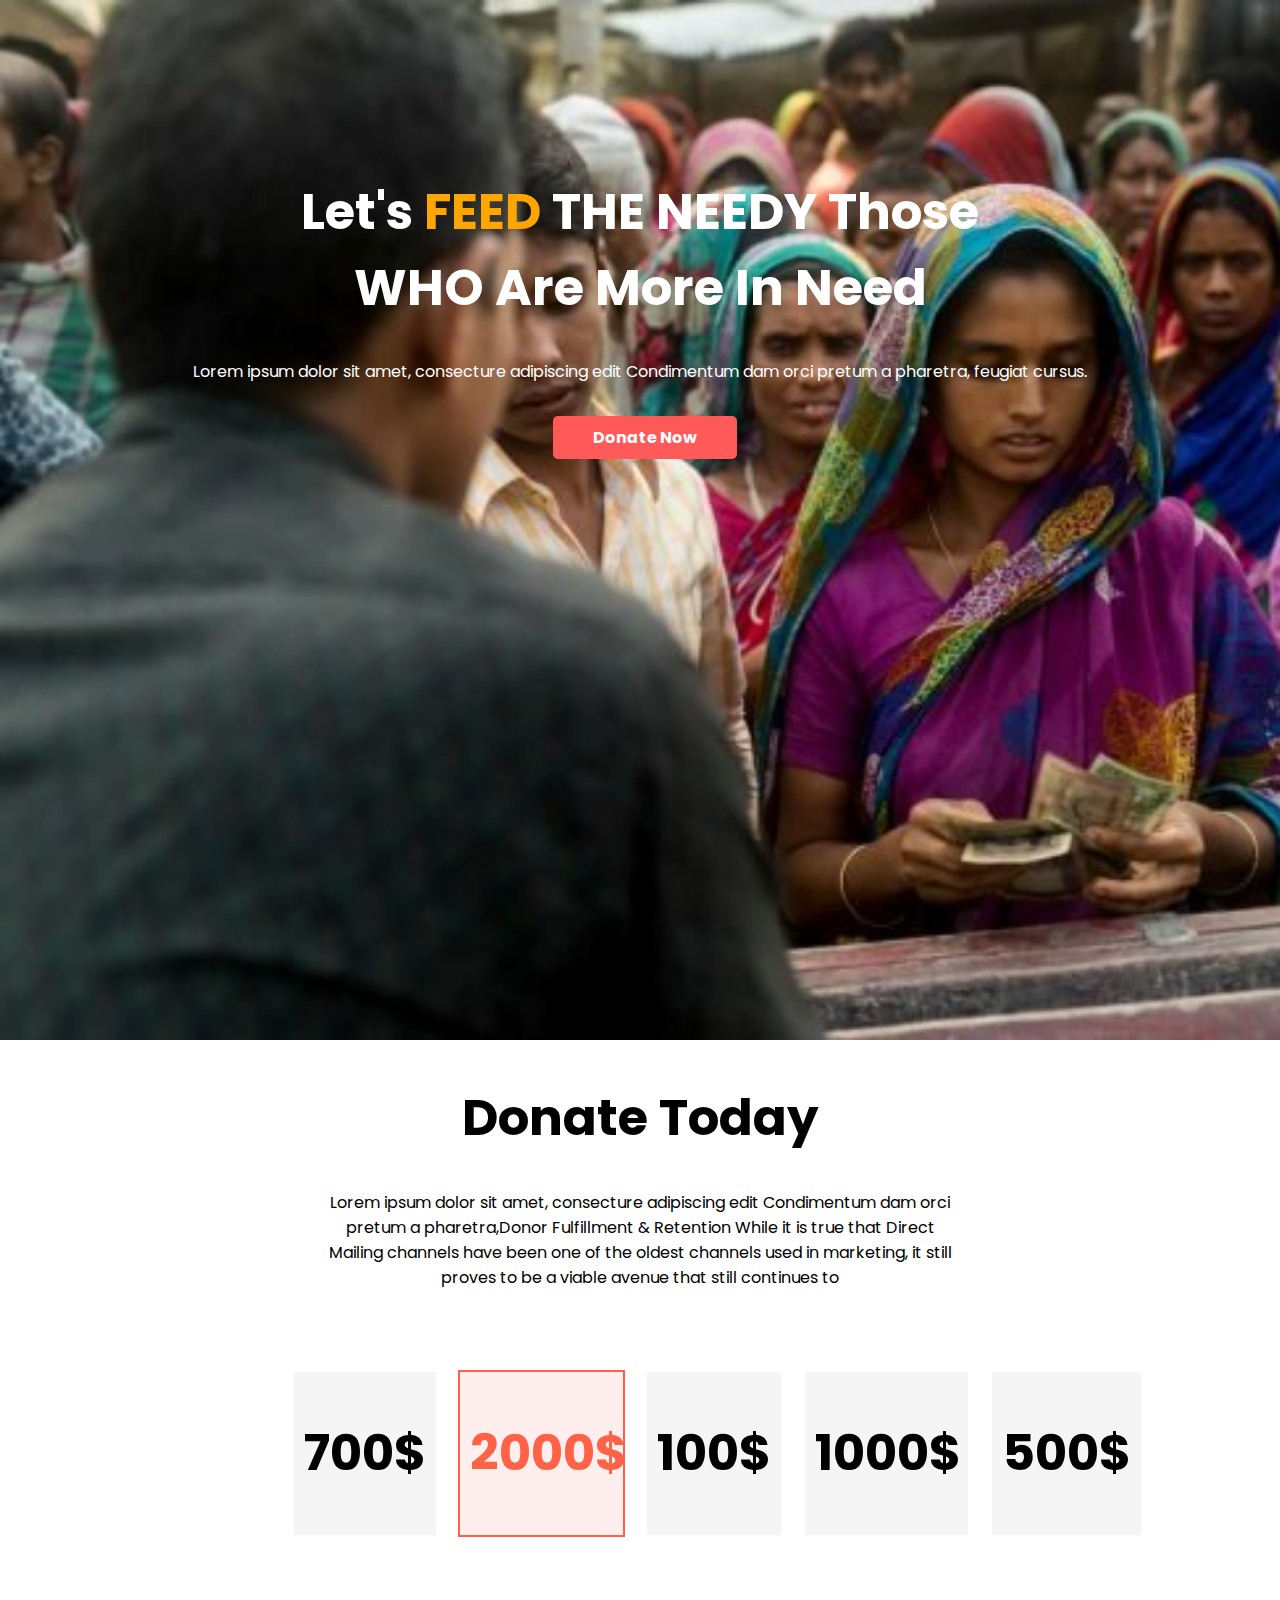
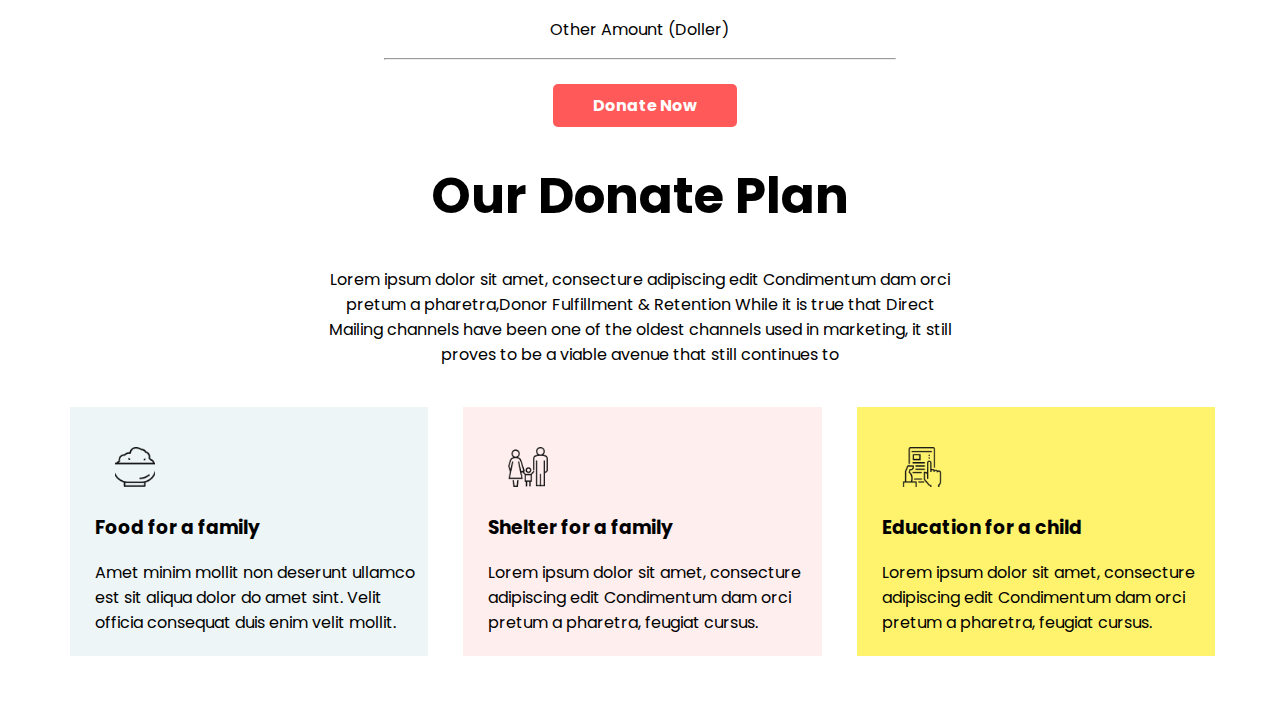
==== index.html @ 06b43378 "clor" ====
<!DOCTYPE html>
<html lang="en">

<head>
    <meta charset="UTF-8">
    <meta http-equiv="X-UA-Compatible" content="IE=edge">
    <meta name="viewport" content="width=device-width, initial-scale=1.0">
    <title>Document</title>
    <link rel="preconnect" href="https://fonts.googleapis.com">
    <link rel="preconnect" href="https://fonts.gstatic.com" crossorigin>
    <link href="https://fonts.googleapis.com/css2?family=Poppins&display=swap" rel="stylesheet">
    <link rel="stylesheet" href="style.css">
</head>

<body>
    <section>
        <div id="flexibale-continer-se">
            <h1>Let's <span class="orange-color">FEED</span> THE NEEDY Those <br> WHO Are More In Need</h1>
            <p>Lorem ipsum dolor sit amet, consecture adipiscing edit Condimentum dam orci pretum a pharetra, feugiat
                cursus. </p><br>
            <a class="link-button" target="_blank" href="">Donate Now</a>
        </div>
    </section>
    <section>
        <div class="Donate-t ">
            <h1>Donate Today</h1>
            <p>Lorem ipsum dolor sit amet, consecture adipiscing edit Condimentum dam orci pretum a pharetra,Donor
                Fulfillment & Retention
                While it is true that Direct Mailing channels have been one of the oldest channels used in marketing, it
                still proves to be a viable avenue that still continues to
            </p>
        </div>
        <div class="donate-amount">
            <div class="amount">
                <h1>700$</h1>

            </div>
            <div class=" amount-mark">
                <h1>2000$</h1>

            </div>
            <div class="amount">
                <h1>100$</h1>

            </div>
            <div class="amount">
                <h1>1000$</h1>

            </div>
            <div class="amount">
                <h1>500$</h1>

            </div>
        </div>
    </section>
    <div class="donate-other">
        <p>Other Amount (Doller)</p>
        <hr><br>
        <a class="link-button" target="_blank" href="">Donate Now</a>
    </div>
    <section>
        <div class="Donate-t ">
            <h1>Our Donate Plan</h1>
            <p>Lorem ipsum dolor sit amet, consecture adipiscing edit Condimentum dam orci pretum a pharetra,Donor
                Fulfillment & Retention
                While it is true that Direct Mailing channels have been one of the oldest channels used in marketing, it
                still proves to be a viable avenue that still continues to
            </p>
        </div>
        <div class="donate-plan">
            <div class="donate-plan-width1">
                <img class="donate-icon-image" src="icons/food.png" alt="">
                <h3>Food for a family</h3>
                <p>Amet minim mollit non deserunt
                    ullamco est sit aliqua dolor do amet
                    sint. Velit officia consequat duis enim
                    velit mollit.</p>

            </div>

            <div class="donate-plan-width2">
                <img class="donate-icon-image" src="icons/shelter.png">
                <h3>Shelter for a family</h3>
                <p>Lorem ipsum dolor sit amet, consecture adipiscing edit Condimentum dam orci pretum a pharetra,
                    feugiat
                    cursus.</p>

            </div>
            <div class="donate-plan-width3">
                <img class="donate-icon-image" src="icons/Frame-1.png" alt="">
                <h3>Education for a child</h3>
                <p>Lorem ipsum dolor sit amet, consecture adipiscing edit Condimentum dam orci pretum a pharetra,
                    feugiat
                    cursus.</p>

            </div>
        </div>
    </section>
</body>

</html>
---- style.css ----
body {
    font-family: 'Poppins', sans-serif;
    margin: 0px;
}

h1 {
    font-size: 50px;
}

.orange-color {
    color: tomato;
}

#flexibale-continer-se {
    background-image: url(images/donation1.jpg);
    background-size: cover;
    background-repeat: no-repeat;
    width: 100%;
    margin-bottom: 40px;
    text-align: center;
    color: white;
    height: 900px;
    padding-top: 140px;
    image-resolution: auto;

}

.orange-color {
    color: orange;
}

.link-button {
    text-decoration: none;
    background-color: #FF5959;
    padding: 10px 40px;
    color: white;
    border-radius: 5px;
    font-weight: 700;
    text-align: center;
    margin-left: 10px;
}

.Donate-t {
    text-align: center;
    padding: 0% 25%;
    margin-bottom: 40px;
}

.amount {
    width: 20%;
    margin: 40px 10px;
    padding: 10px;
    border: 2px solid white;
    background-color: whitesmoke;
}

.amount-mark {
    width: 20%;
    margin: 40px 10px;
    padding: 10px;
    border: 2px solid tomato;
    background-color: #FFEEEE;
    color: tomato;
}

.donate-amount {
    display: flex;
    border-radius: 15px;
    margin-bottom: 40px;
    text-align: center;
    margin-left: 22%;
    margin-right: 22%;
}

.donate-other {
    text-align: center;
    margin: 0px 30% 40px 30%;
}

.donate-plan {
    display: flex;
    margin: 10px 50px;
    margin-bottom: 40px;
}

.donate-plan-width1 {
    width: 33%;
    background-color: #EDF5F6;
    margin: 0px 10px;
    margin: 0px 15px 5px 20px;
    padding: 0px 10px 5px 25px;
}

.donate-plan-width2 {
    width: 33%;
    margin: 0px 10px;
    background-color: #ffeeee;
    margin: 0px 15px 5px 20px;
    padding: 0px 10px 5px 25px;
}

.donate-plan-width3 {
    width: 33%;
    margin: 0px 10px;
    background-color: #fff36d;
    margin: 0px 15px 5px 20px;
    padding: 0px 10px 5px 25px;
}

.donate-icon-image {
    width: 40px;
    height: 40px;
    object-fit: cover;
    padding: 40px 0px 0px 20px;
}
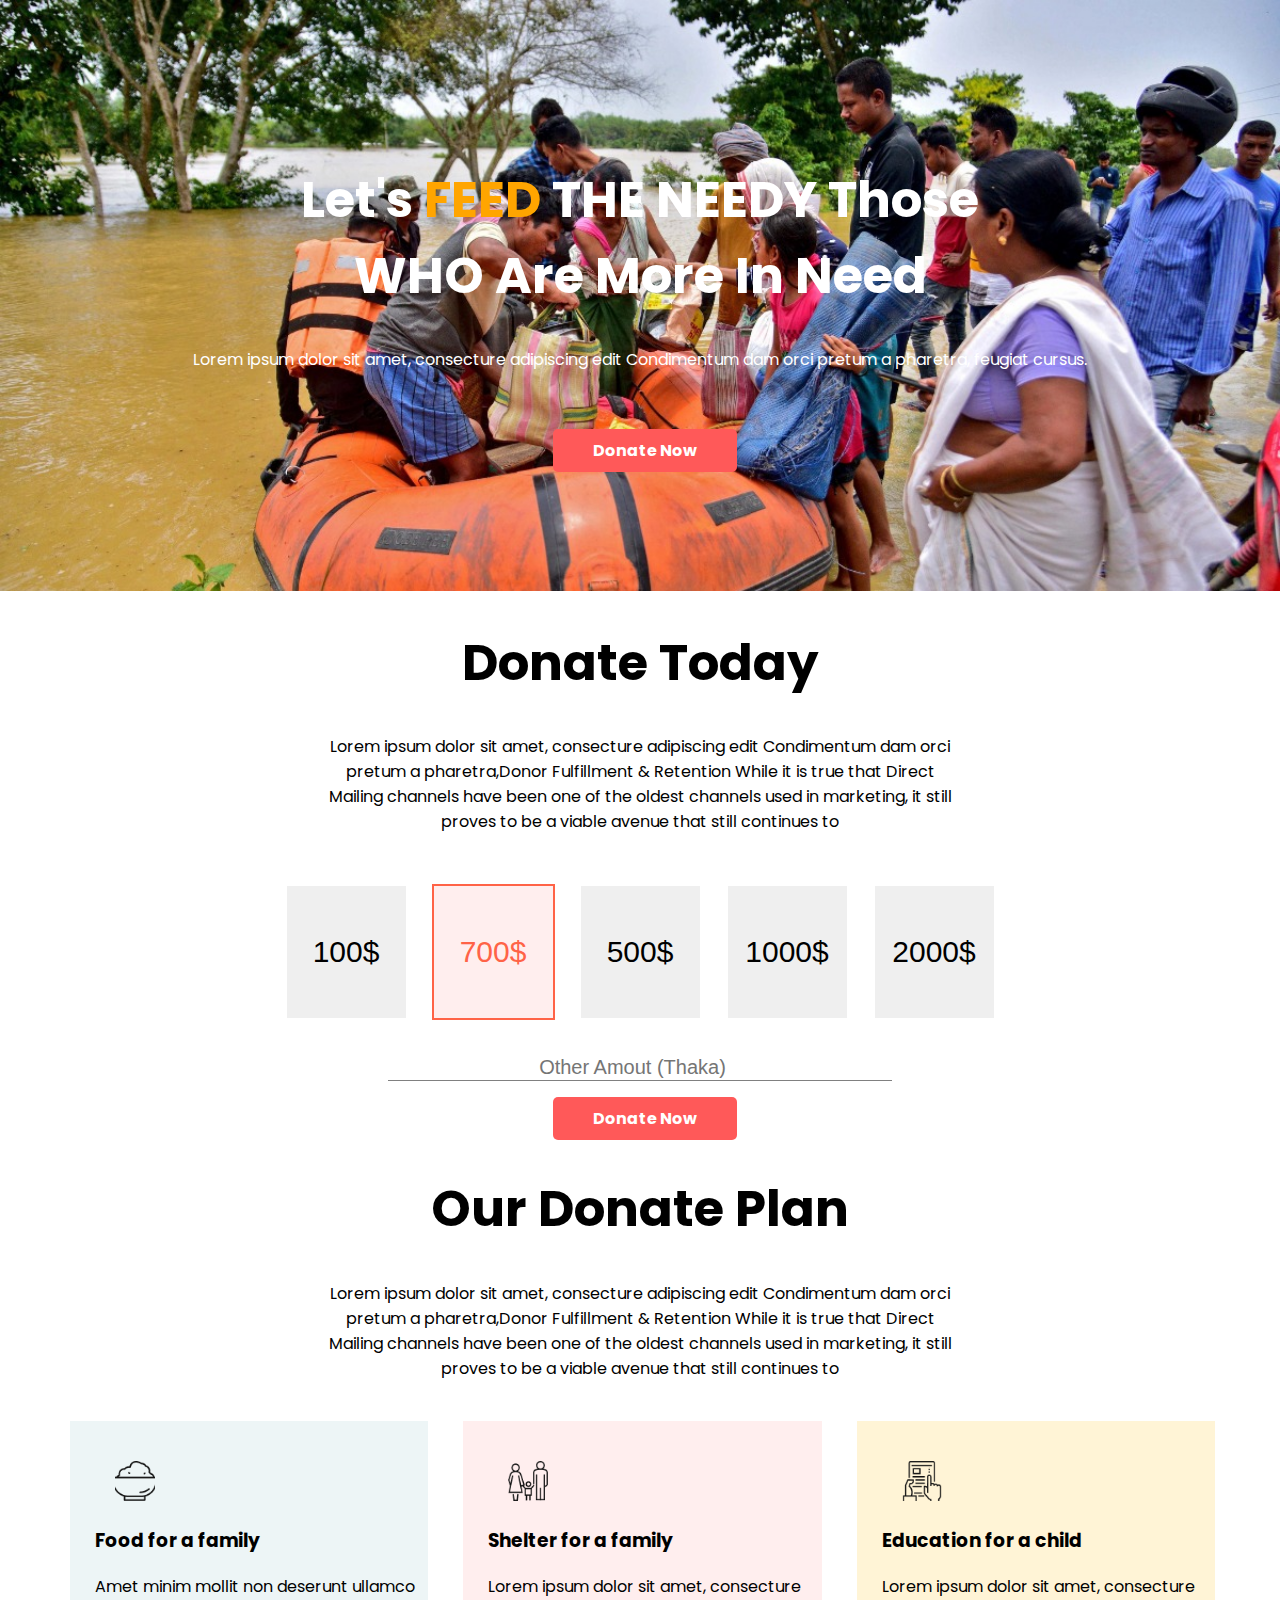
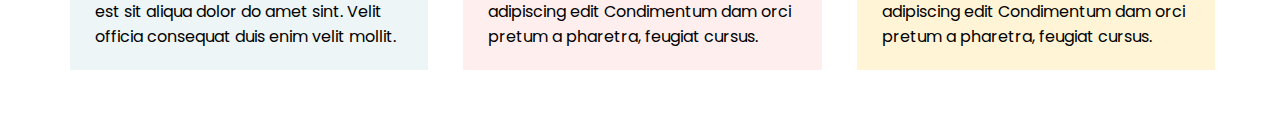
==== commit 31cbee20: "adding" ====
--- a/index.html
+++ b/index.html
@@ -13,11 +13,11 @@
 </head>
 
 <body>
-    <section>
+    <section id="header">
         <div id="flexibale-continer-se">
             <h1>Let's <span class="orange-color">FEED</span> THE NEEDY Those <br> WHO Are More In Need</h1>
             <p>Lorem ipsum dolor sit amet, consecture adipiscing edit Condimentum dam orci pretum a pharetra, feugiat
-                cursus. </p><br>
+                cursus. </p><br><br>
             <a class="link-button" target="_blank" href="">Donate Now</a>
         </div>
     </section>
@@ -31,31 +31,15 @@
             </p>
         </div>
         <div class="donate-amount">
-            <div class="amount">
-                <h1>700$</h1>
-
-            </div>
-            <div class=" amount-mark">
-                <h1>2000$</h1>
-
-            </div>
-            <div class="amount">
-                <h1>100$</h1>
-
-            </div>
-            <div class="amount">
-                <h1>1000$</h1>
-
-            </div>
-            <div class="amount">
-                <h1>500$</h1>
-
-            </div>
+            <button class="amount">100$</button>
+            <button class="amount-mark">700$</button>
+            <button class="amount">500$</button>
+            <button class="amount">1000$</button>
+            <button class="amount">2000$</button>
         </div>
-    </section>
+    </section><br>
     <div class="donate-other">
-        <p>Other Amount (Doller)</p>
-        <hr><br>
+        <input class="donate-number" type="number" placeholder="Other Amout (Thaka)"><br><br>
         <a class="link-button" target="_blank" href="">Donate Now</a>
     </div>
     <section>
@@ -96,6 +80,9 @@
             </div>
         </div>
     </section>
+    <section>
+
+    </section>
 </body>
 
 </html>--- a/style.css
+++ b/style.css
@@ -11,17 +11,16 @@
     color: tomato;
 }
 
-#flexibale-continer-se {
-    background-image: url(images/donation1.jpg);
+#header {
+    background-image: url(images/donation5.jpg);
     background-size: cover;
     background-repeat: no-repeat;
-    width: 100%;
-    margin-bottom: 40px;
+}
+
+#flexibale-continer-se {
     text-align: center;
     color: white;
-    height: 900px;
-    padding-top: 140px;
-    image-resolution: auto;
+    padding: 10%;
 
 }
 
@@ -47,29 +46,35 @@
 }
 
 .amount {
-    width: 20%;
-    margin: 40px 10px;
-    padding: 10px;
+    width: 123px;
+    height: 136px;
+    margin: 10px;
     border: 2px solid white;
-    background-color: whitesmoke;
+    font-size: 30px;
+
 }
 
 .amount-mark {
-    width: 20%;
-    margin: 40px 10px;
+    width: 123px;
+    height: 136px;
+    margin: 10px;
     padding: 10px;
     border: 2px solid tomato;
     background-color: #FFEEEE;
     color: tomato;
+    font-size: 30px;
 }
 
 .donate-amount {
-    display: flex;
-    border-radius: 15px;
-    margin-bottom: 40px;
     text-align: center;
-    margin-left: 22%;
-    margin-right: 22%;
+}
+
+.donate-number {
+    width: 500px;
+    border: 0;
+    border-bottom: 1px solid gray;
+    text-align: center;
+    font-size: 20px;
 }
 
 .donate-other {
@@ -102,7 +107,7 @@
 .donate-plan-width3 {
     width: 33%;
     margin: 0px 10px;
-    background-color: #fff36d;
+    background-color: #FFF4D6;
     margin: 0px 15px 5px 20px;
     padding: 0px 10px 5px 25px;
 }
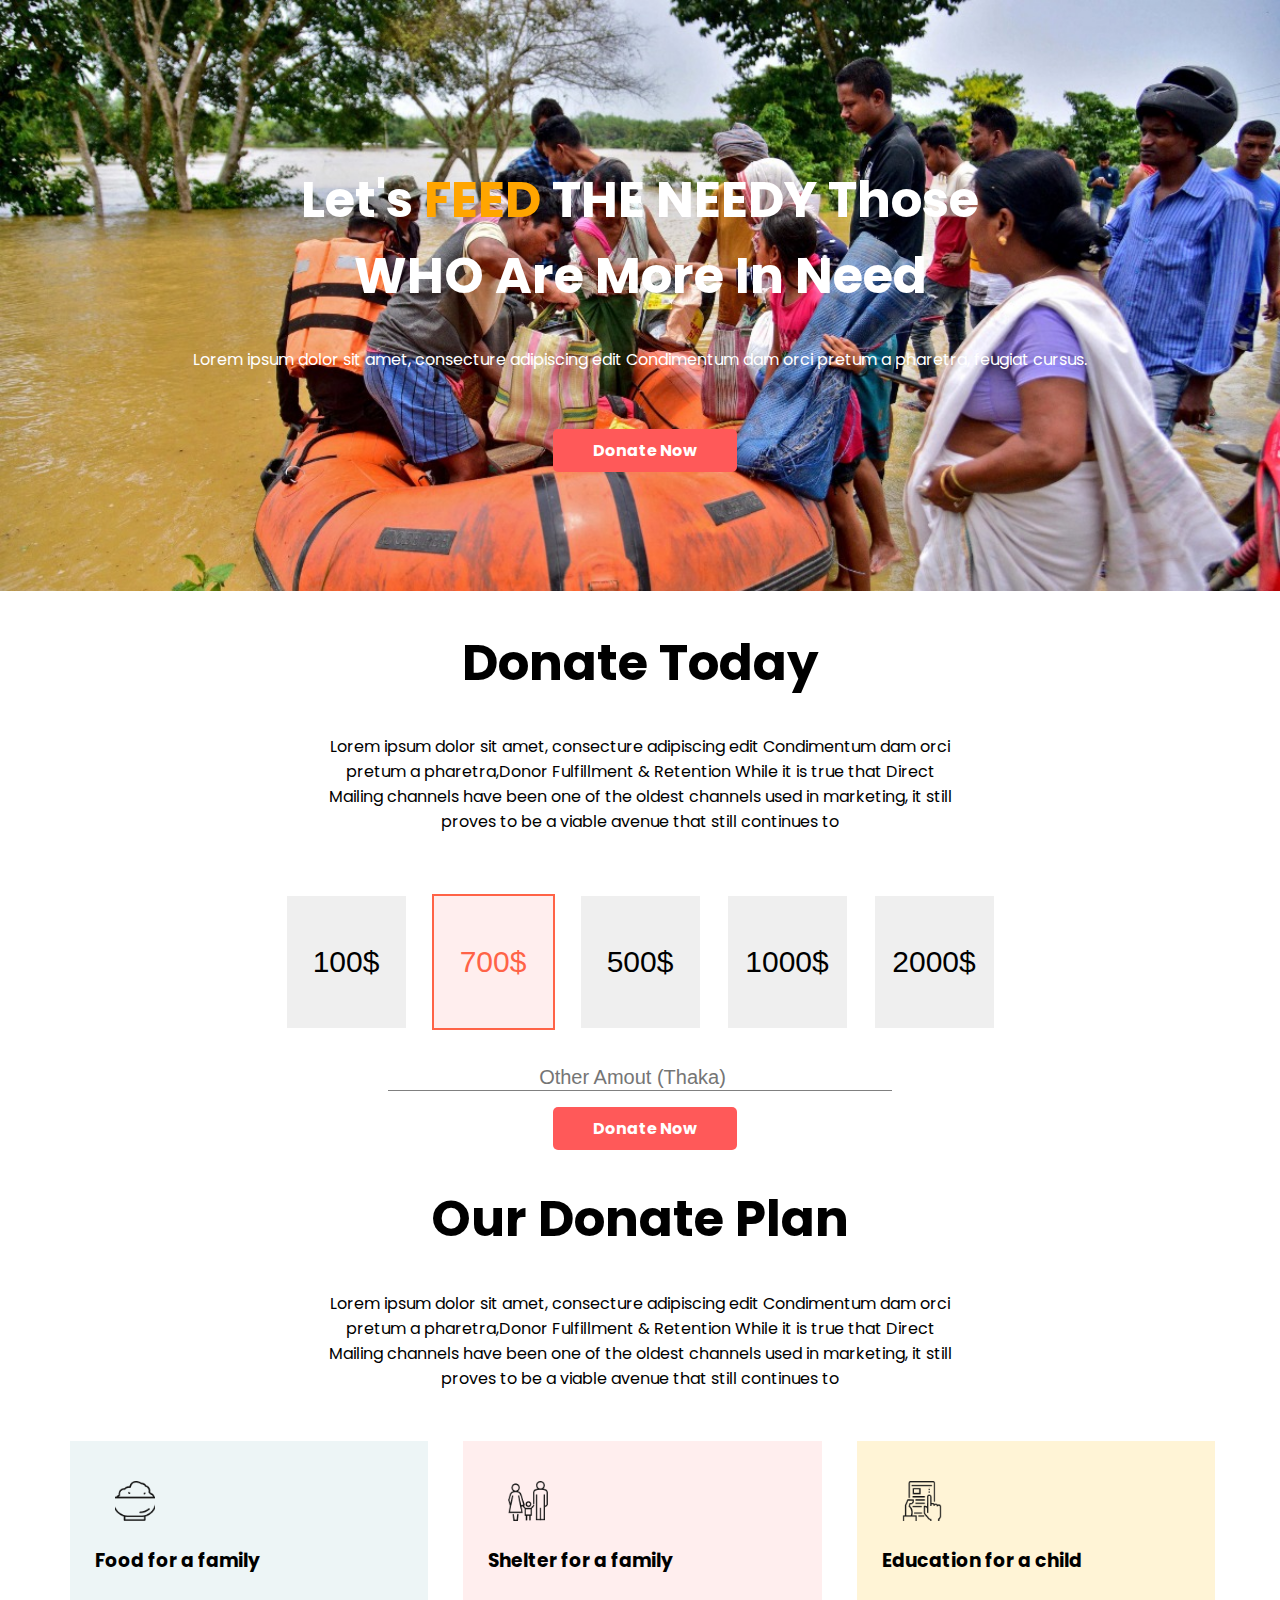
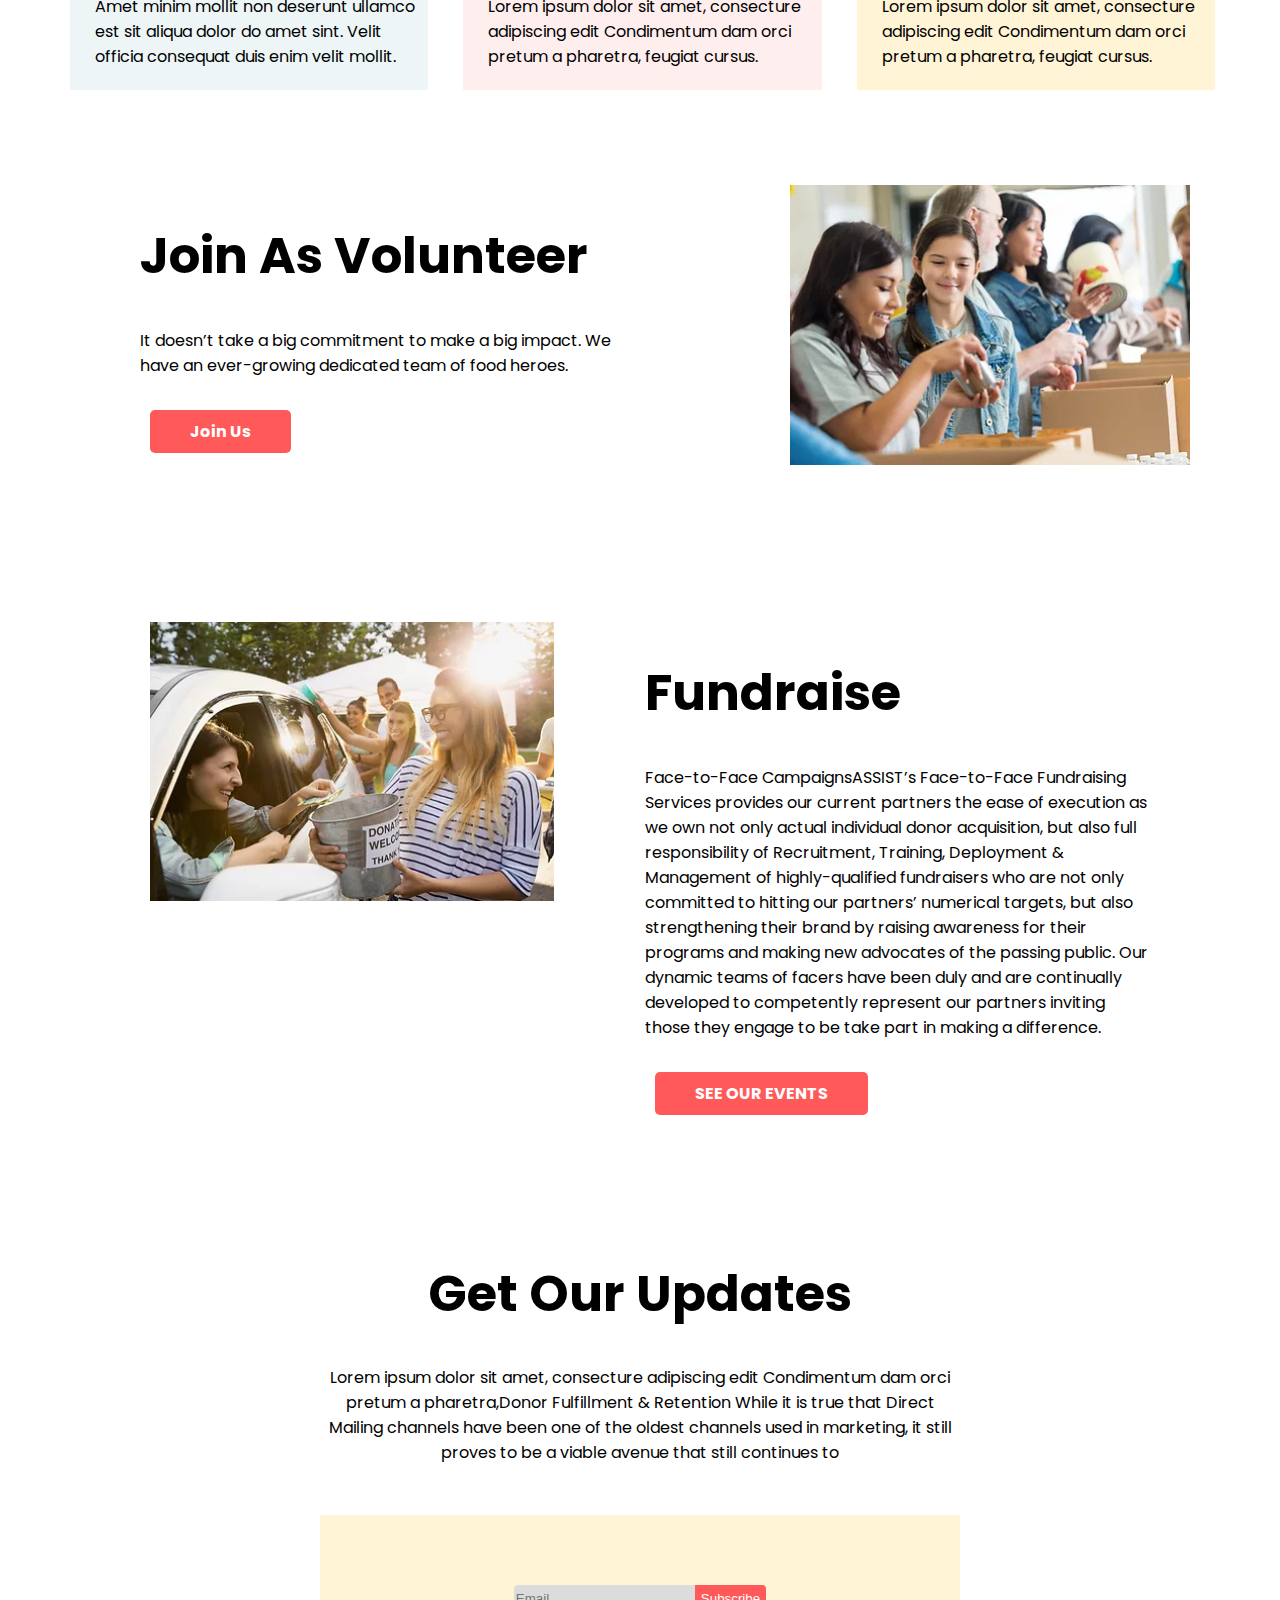
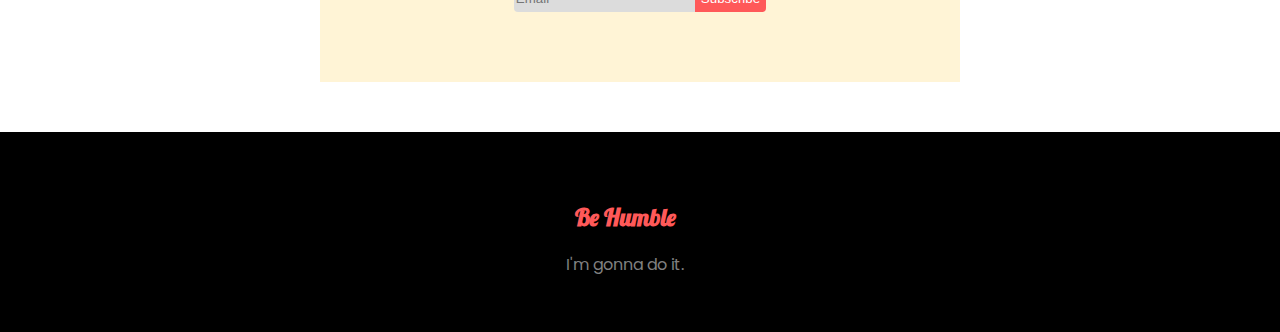
==== commit f42c38c9: "footer" ====
--- a/index.html
+++ b/index.html
@@ -9,6 +9,7 @@
     <link rel="preconnect" href="https://fonts.googleapis.com">
     <link rel="preconnect" href="https://fonts.gstatic.com" crossorigin>
     <link href="https://fonts.googleapis.com/css2?family=Poppins&display=swap" rel="stylesheet">
+    <link href="https://fonts.googleapis.com/css2?family=Lobster&family=Poppins&display=swap" rel="stylesheet">
     <link rel="stylesheet" href="style.css">
 </head>
 
@@ -80,9 +81,54 @@
             </div>
         </div>
     </section>
+    <section class="flexibale-continer">
+        <div class="half-width">
+            <h1>Join As Volunteer</h1>
+            <p>It doesn’t take a big commitment to make a big impact. We have an ever-growing dedicated team of food
+                heroes.
+            </p><br>
+            <a class="link-button" target="_blank" href="https://www.linkedin.com/in/md-imran-8a52a21a2/">Join Us</a>
+        </div>
+        <div class="half-width">
+            <img src="images/bbd2f5_c84ed67e055440498c8ce23534b8a98f_mv2_d_5760_3840_s_4_2.webp" alt="">
+        </div>
+    </section>
+    <section class="flexibale-continer">
+        <div class="half-width">
+            <img src="images/5ca8a97313144b66bd93da08b0f01151.webp" alt="">
+        </div>
+        <div class="half-width-rt">
+            <h1>Fundraise</h1>
+            <p>Face-to-Face CampaignsASSIST’s Face-to-Face Fundraising Services provides our current partners the ease
+                of execution as we own not only actual individual donor acquisition, but also full responsibility of
+                Recruitment, Training, Deployment & Management of highly-qualified fundraisers who are not only
+                committed to hitting our partners’ numerical targets, but also strengthening their brand by raising
+                awareness for their programs and making new advocates of the passing public. Our dynamic teams of facers
+                have been duly and are continually developed to competently represent our partners inviting those they
+                engage to be take part in making a difference. </p><br>
+            <a class="link-button" target="_blank" href="">SEE OUR EVENTS</a>
+        </div>
+    </section>
     <section>
+        <div class="Donate-t ">
+            <h1>Get Our Updates</h1>
+            <p>Lorem ipsum dolor sit amet, consecture adipiscing edit Condimentum dam orci pretum a pharetra,Donor
+                Fulfillment & Retention
+                While it is true that Direct Mailing channels have been one of the oldest channels used in marketing, it
+                still proves to be a viable avenue that still continues to
+            </p>
+        </div>
+        <div class="email-send">
+            <input type="email" placeholder="Email"><button>Subscribe</button>
+        </div>
+    </section>
+    <footer class="footer">
+        <div>
+            <h2>Be Humble</h2>
+            <p>I'm gonna do it. </p>
+        </div>
 
-    </section>
+    </footer>
 </body>
 
 </html>--- a/style.css
+++ b/style.css
@@ -42,7 +42,7 @@
 .Donate-t {
     text-align: center;
     padding: 0% 25%;
-    margin-bottom: 40px;
+    margin-bottom: 50px;
 }
 
 .amount {
@@ -85,7 +85,7 @@
 .donate-plan {
     display: flex;
     margin: 10px 50px;
-    margin-bottom: 40px;
+    margin-bottom: 90px;
 }
 
 .donate-plan-width1 {
@@ -117,4 +117,72 @@
     height: 40px;
     object-fit: cover;
     padding: 40px 0px 0px 20px;
+}
+
+.half-width {
+    width: 50%;
+    padding-left: 100px;
+    margin-left: 40px;
+}
+
+.half-width-rt {
+    width: 50%;
+    margin-right: 30px;
+    padding-right: 100px;
+}
+
+.half-width img {
+    padding-left: 10px;
+    width: 80%;
+}
+
+.flexibale-continer {
+    display: flex;
+    margin-bottom: 150px;
+}
+
+.email-send {
+    text-align: center;
+    background-color: #FFF4D6;
+    margin: 0 25%;
+    padding: 70px;
+    margin-bottom: 50px;
+}
+
+.email-send input {
+    text-align: left;
+    border: 0;
+    height: 25px;
+    background-color: gainsboro;
+    border-top-left-radius: 4px;
+    border-bottom-left-radius: 4px;
+}
+
+.email-send button {
+    background-color: #FF5959;
+    color: white;
+    border: 0;
+    height: 27px;
+    border-top-right-radius: 4px;
+    border-bottom-right-radius: 4px;
+}
+
+.footer {
+
+    margin-top: 40px;
+    text-align: center;
+    height: 200px;
+    background-color: black;
+
+}
+
+footer div {
+    padding-top: 50px;
+    padding-right: 30px;
+    color: gray;
+}
+
+footer h2 {
+    color: #FF5959;
+    font-family: lobster;
 }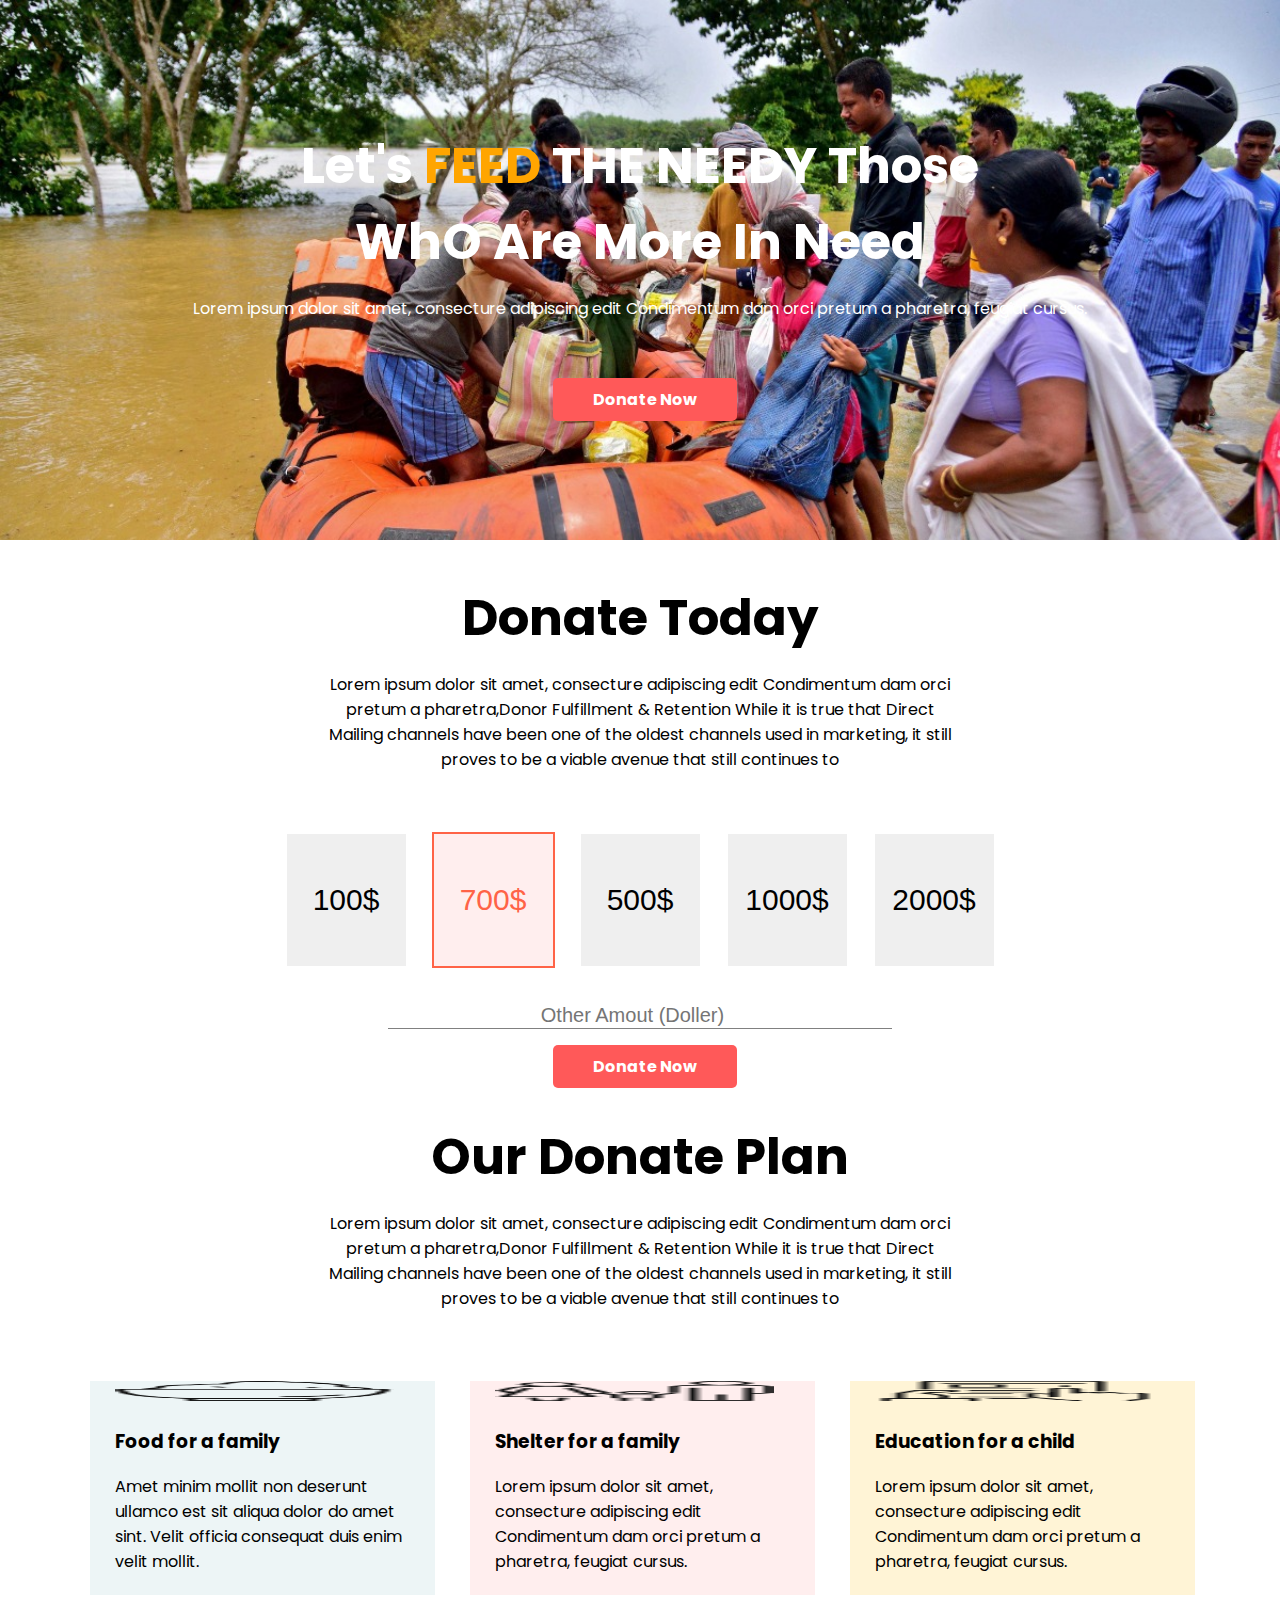
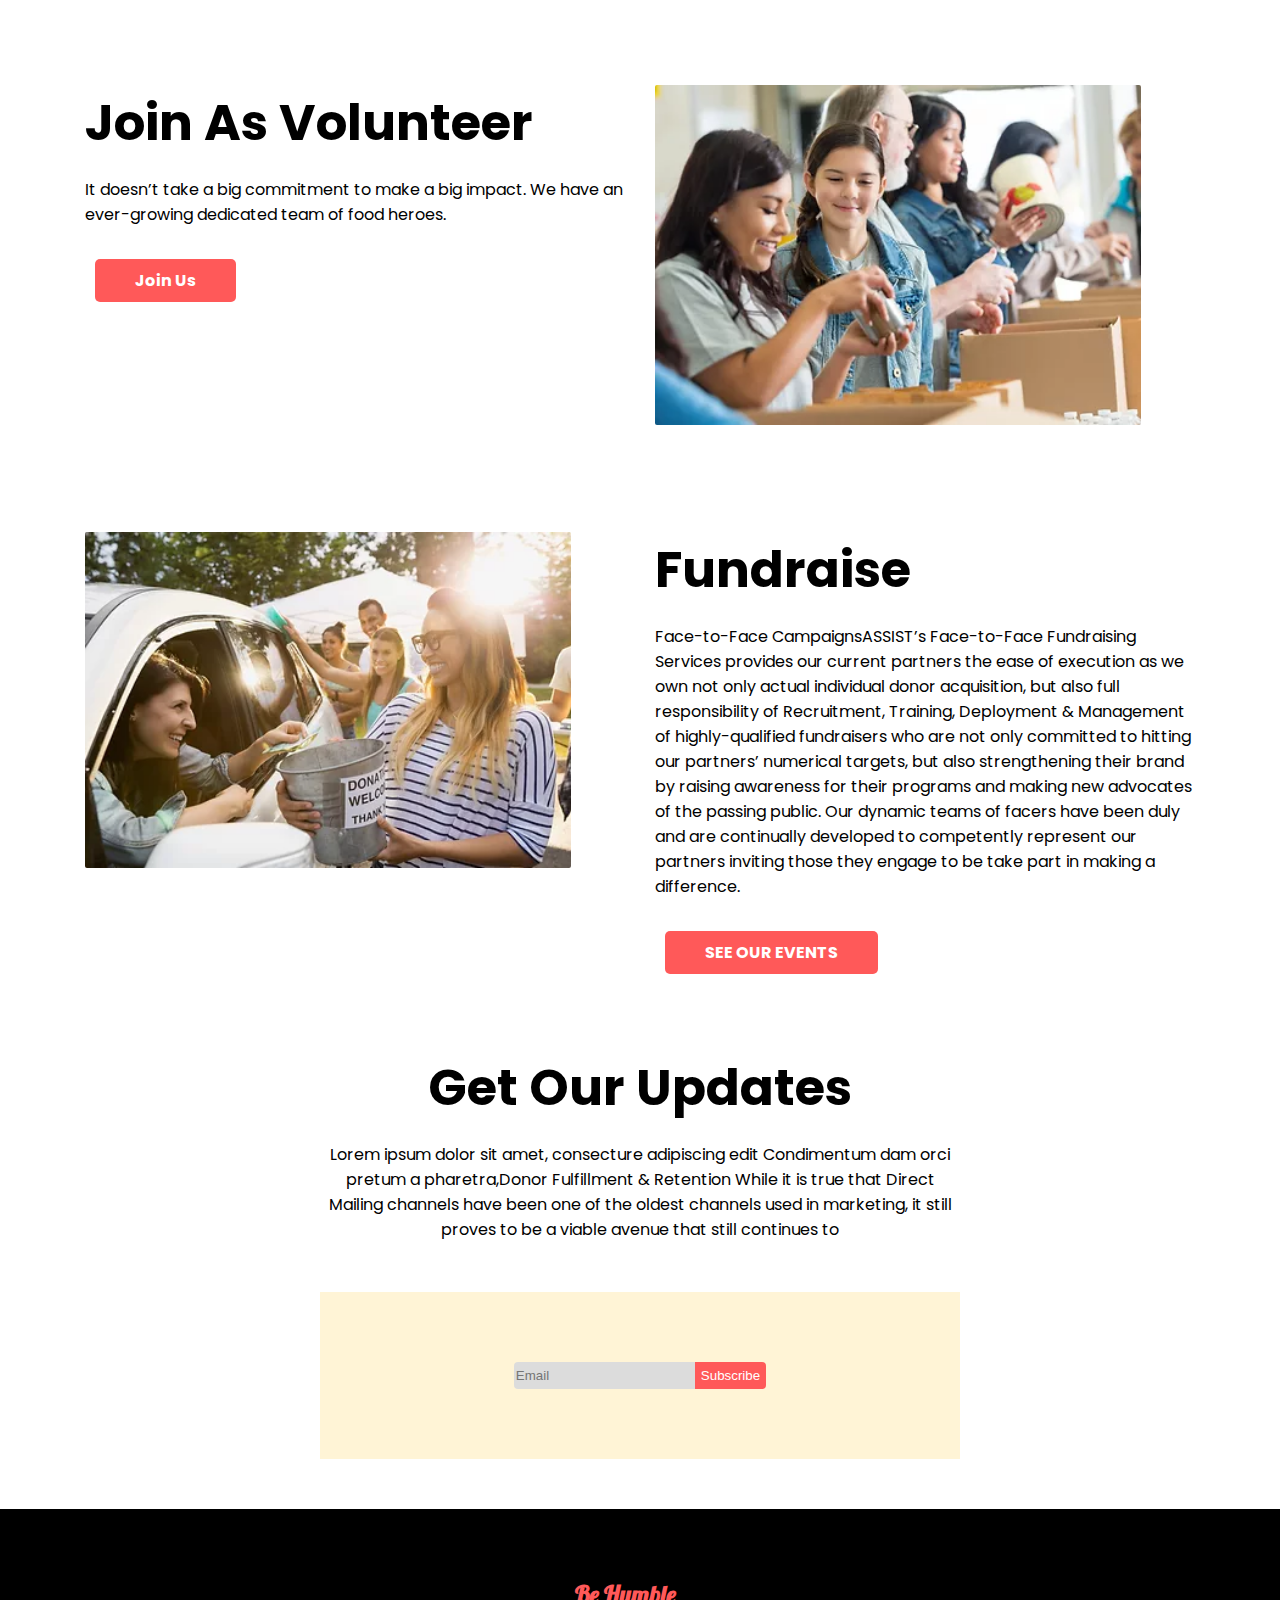
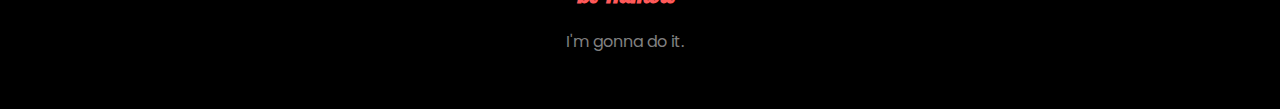
==== commit f3341b96: "ad" ====
--- a/index.html
+++ b/index.html
@@ -16,7 +16,7 @@
 <body>
     <section id="header">
         <div id="flexibale-continer-se">
-            <h1>Let's <span class="orange-color">FEED</span> THE NEEDY Those <br> WHO Are More In Need</h1>
+            <h1>Let's <span class="orange-color">FEED</span> THE NEEDY Those <br> WhO Are More In Need</h1>
             <p>Lorem ipsum dolor sit amet, consecture adipiscing edit Condimentum dam orci pretum a pharetra, feugiat
                 cursus. </p><br><br>
             <a class="link-button" target="_blank" href="">Donate Now</a>
@@ -40,7 +40,7 @@
         </div>
     </section><br>
     <div class="donate-other">
-        <input class="donate-number" type="number" placeholder="Other Amout (Thaka)"><br><br>
+        <input class="donate-number" type="number" placeholder="Other Amout (Doller)"><br><br>
         <a class="link-button" target="_blank" href="">Donate Now</a>
     </div>
     <section>
@@ -53,7 +53,7 @@
             </p>
         </div>
         <div class="donate-plan">
-            <div class="donate-plan-width1">
+            <div class="donate-plan-width donate-plan-width1">
                 <img class="donate-icon-image" src="icons/food.png" alt="">
                 <h3>Food for a family</h3>
                 <p>Amet minim mollit non deserunt
@@ -63,7 +63,7 @@
 
             </div>
 
-            <div class="donate-plan-width2">
+            <div class="donate-plan-width donate-plan-width2">
                 <img class="donate-icon-image" src="icons/shelter.png">
                 <h3>Shelter for a family</h3>
                 <p>Lorem ipsum dolor sit amet, consecture adipiscing edit Condimentum dam orci pretum a pharetra,
@@ -71,7 +71,7 @@
                     cursus.</p>
 
             </div>
-            <div class="donate-plan-width3">
+            <div class="donate-plan-width donate-plan-width3">
                 <img class="donate-icon-image" src="icons/Frame-1.png" alt="">
                 <h3>Education for a child</h3>
                 <p>Lorem ipsum dolor sit amet, consecture adipiscing edit Condimentum dam orci pretum a pharetra,
@@ -81,32 +81,40 @@
             </div>
         </div>
     </section>
-    <section class="flexibale-continer">
-        <div class="half-width">
-            <h1>Join As Volunteer</h1>
-            <p>It doesn’t take a big commitment to make a big impact. We have an ever-growing dedicated team of food
-                heroes.
-            </p><br>
-            <a class="link-button" target="_blank" href="https://www.linkedin.com/in/md-imran-8a52a21a2/">Join Us</a>
-        </div>
-        <div class="half-width">
-            <img src="images/bbd2f5_c84ed67e055440498c8ce23534b8a98f_mv2_d_5760_3840_s_4_2.webp" alt="">
+    <section>
+        <div class="donate-plan">
+            <div class="volunter-join">
+                <h1>Join As Volunteer</h1>
+                <p>It doesn’t take a big commitment to make a big impact. We have an ever-growing dedicated team of food
+                    heroes.
+                </p><br>
+                <a class="link-button" target="_blank" href="https://www.linkedin.com/in/md-imran-8a52a21a2/">Join
+                    Us</a>
+            </div>
+            <div class="volunter-join-img">
+                <img src="images/bbd2f5_c84ed67e055440498c8ce23534b8a98f_mv2_d_5760_3840_s_4_2.webp" alt="">
+            </div>
         </div>
     </section>
-    <section class="flexibale-continer">
-        <div class="half-width">
-            <img src="images/5ca8a97313144b66bd93da08b0f01151.webp" alt="">
-        </div>
-        <div class="half-width-rt">
-            <h1>Fundraise</h1>
-            <p>Face-to-Face CampaignsASSIST’s Face-to-Face Fundraising Services provides our current partners the ease
-                of execution as we own not only actual individual donor acquisition, but also full responsibility of
-                Recruitment, Training, Deployment & Management of highly-qualified fundraisers who are not only
-                committed to hitting our partners’ numerical targets, but also strengthening their brand by raising
-                awareness for their programs and making new advocates of the passing public. Our dynamic teams of facers
-                have been duly and are continually developed to competently represent our partners inviting those they
-                engage to be take part in making a difference. </p><br>
-            <a class="link-button" target="_blank" href="">SEE OUR EVENTS</a>
+    <section>
+        <div class="donate-plan">
+            <div class="fundrise-img">
+                <img src="images/5ca8a97313144b66bd93da08b0f01151.webp" alt="">
+            </div>
+            <div class="fundrise">
+                <h1>Fundraise</h1>
+                <p>Face-to-Face CampaignsASSIST’s Face-to-Face Fundraising Services provides our current partners the
+                    ease
+                    of execution as we own not only actual individual donor acquisition, but also full responsibility of
+                    Recruitment, Training, Deployment & Management of highly-qualified fundraisers who are not only
+                    committed to hitting our partners’ numerical targets, but also strengthening their brand by raising
+                    awareness for their programs and making new advocates of the passing public. Our dynamic teams of
+                    facers
+                    have been duly and are continually developed to competently represent our partners inviting those
+                    they
+                    engage to be take part in making a difference. </p><br>
+                <a class="link-button" target="_blank" href="">SEE OUR EVENTS</a>
+            </div>
         </div>
     </section>
     <section>
--- a/style.css
+++ b/style.css
@@ -5,6 +5,7 @@
 
 h1 {
     font-size: 50px;
+    margin: 0px;
 }
 
 .orange-color {
@@ -15,6 +16,7 @@
     background-image: url(images/donation5.jpg);
     background-size: cover;
     background-repeat: no-repeat;
+    margin-bottom: 40px;
 }
 
 #flexibale-continer-se {
@@ -84,62 +86,68 @@
 
 .donate-plan {
     display: flex;
-    margin: 10px 50px;
-    margin-bottom: 90px;
+    margin: 70px 70px;
+
 }
 
-.donate-plan-width1 {
+.donate-plan-width {
     width: 33%;
-    background-color: #EDF5F6;
+    height: auto;
     margin: 0px 10px;
     margin: 0px 15px 5px 20px;
     padding: 0px 10px 5px 25px;
 }
 
+/* .donate-plan-width h3 {
+    border-top: 20px;
+} */
+
+.donate-plan-width1 {
+    background-color: #EDF5F6;
+}
+
 .donate-plan-width2 {
-    width: 33%;
-    margin: 0px 10px;
     background-color: #ffeeee;
-    margin: 0px 15px 5px 20px;
-    padding: 0px 10px 5px 25px;
 }
 
 .donate-plan-width3 {
-    width: 33%;
-    margin: 0px 10px;
     background-color: #FFF4D6;
-    margin: 0px 15px 5px 20px;
-    padding: 0px 10px 5px 25px;
 }
 
 .donate-icon-image {
-    width: 40px;
-    height: 40px;
-    object-fit: cover;
-    padding: 40px 0px 0px 20px;
+    height: 20px;
+    width: 5px;
 }
 
-.half-width {
+.volunter-join {
     width: 50%;
-    padding-left: 100px;
-    margin-left: 40px;
+    margin: 15px;
+    background-size: cover;
 }
 
-.half-width-rt {
+.volunter-join-img {
     width: 50%;
-    margin-right: 30px;
-    padding-right: 100px;
+    margin: 15px;
+    background-size: cover;
 }
 
-.half-width img {
-    padding-left: 10px;
-    width: 80%;
+.donate-plan img {
+    width: 90%;
+    border-radius: 2px;
 }
 
-.flexibale-continer {
-    display: flex;
-    margin-bottom: 150px;
+.fundrise-img {
+    width: 50%;
+    margin: 15px;
+    background-size: cover;
 }
+
+.fundrise {
+    width: 50%;
+    margin: 15px;
+    background-size: cover;
+}
+
 
 .email-send {
     text-align: center;
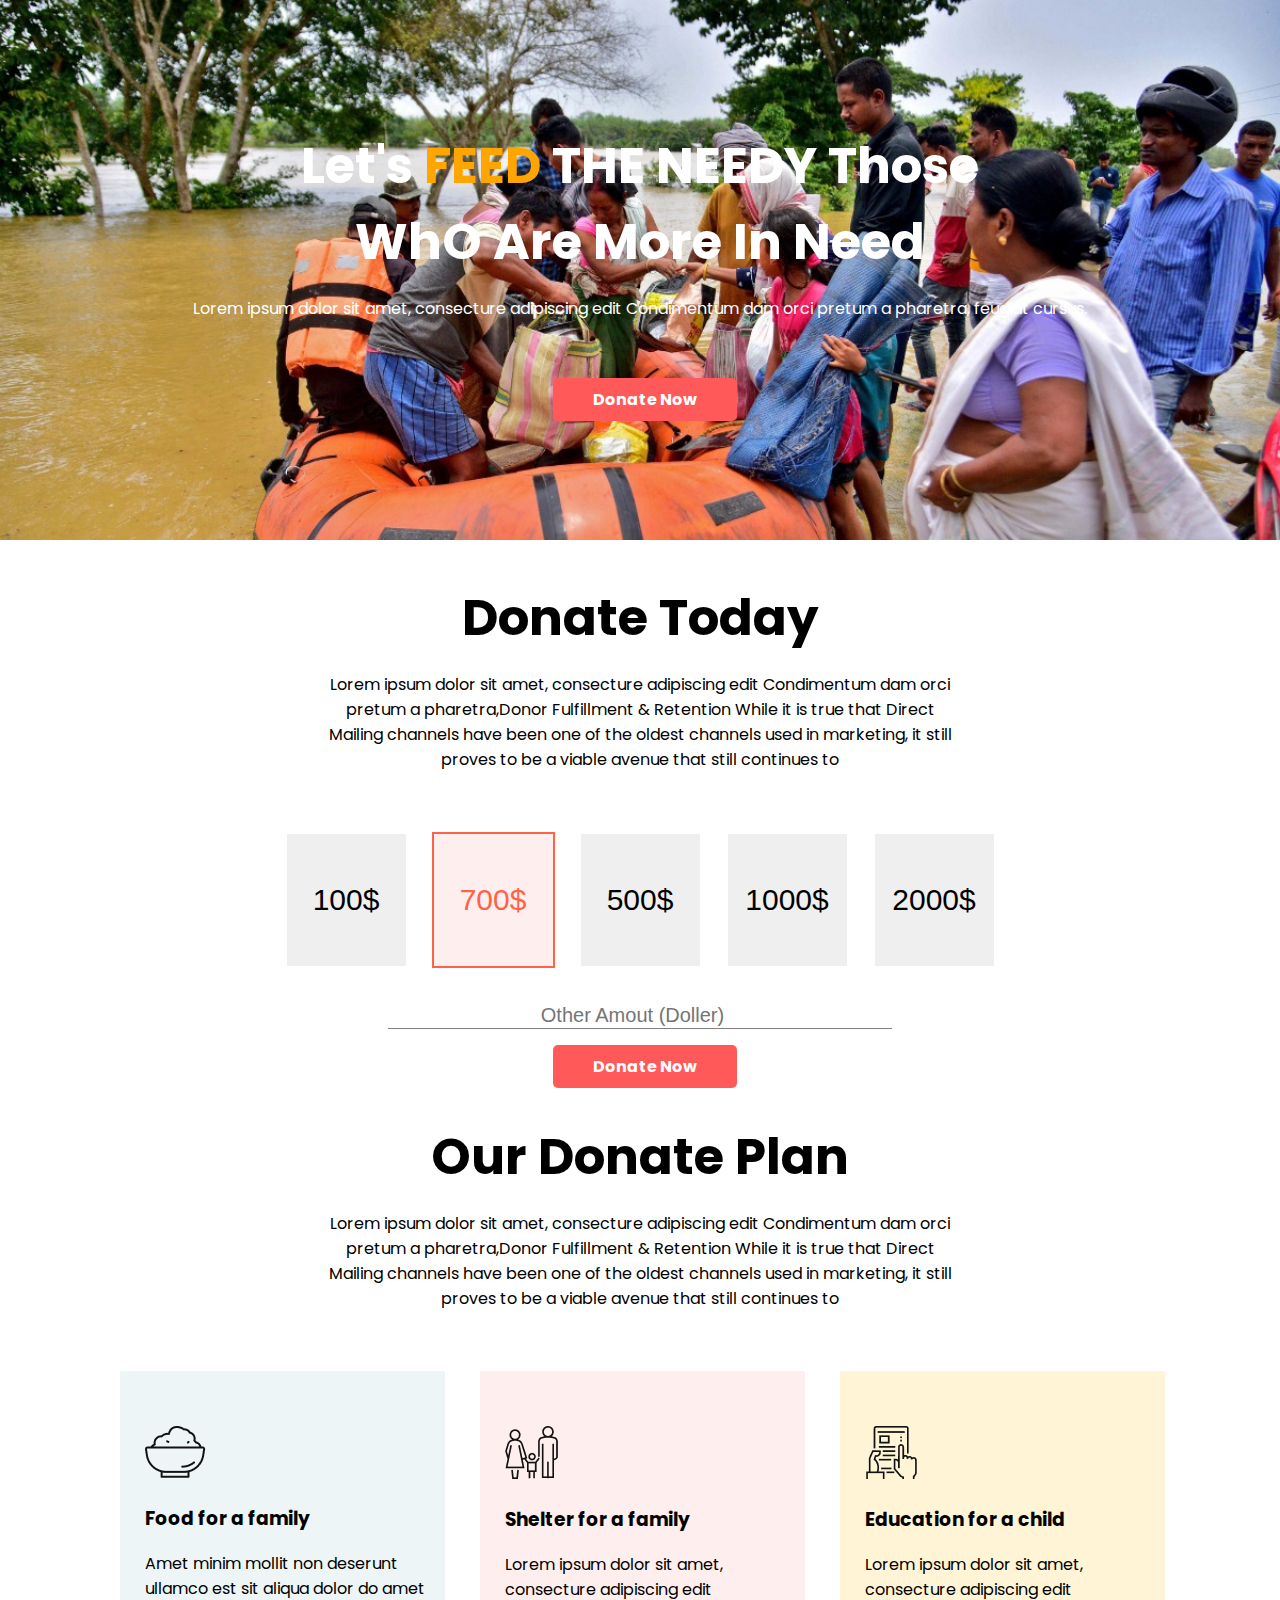
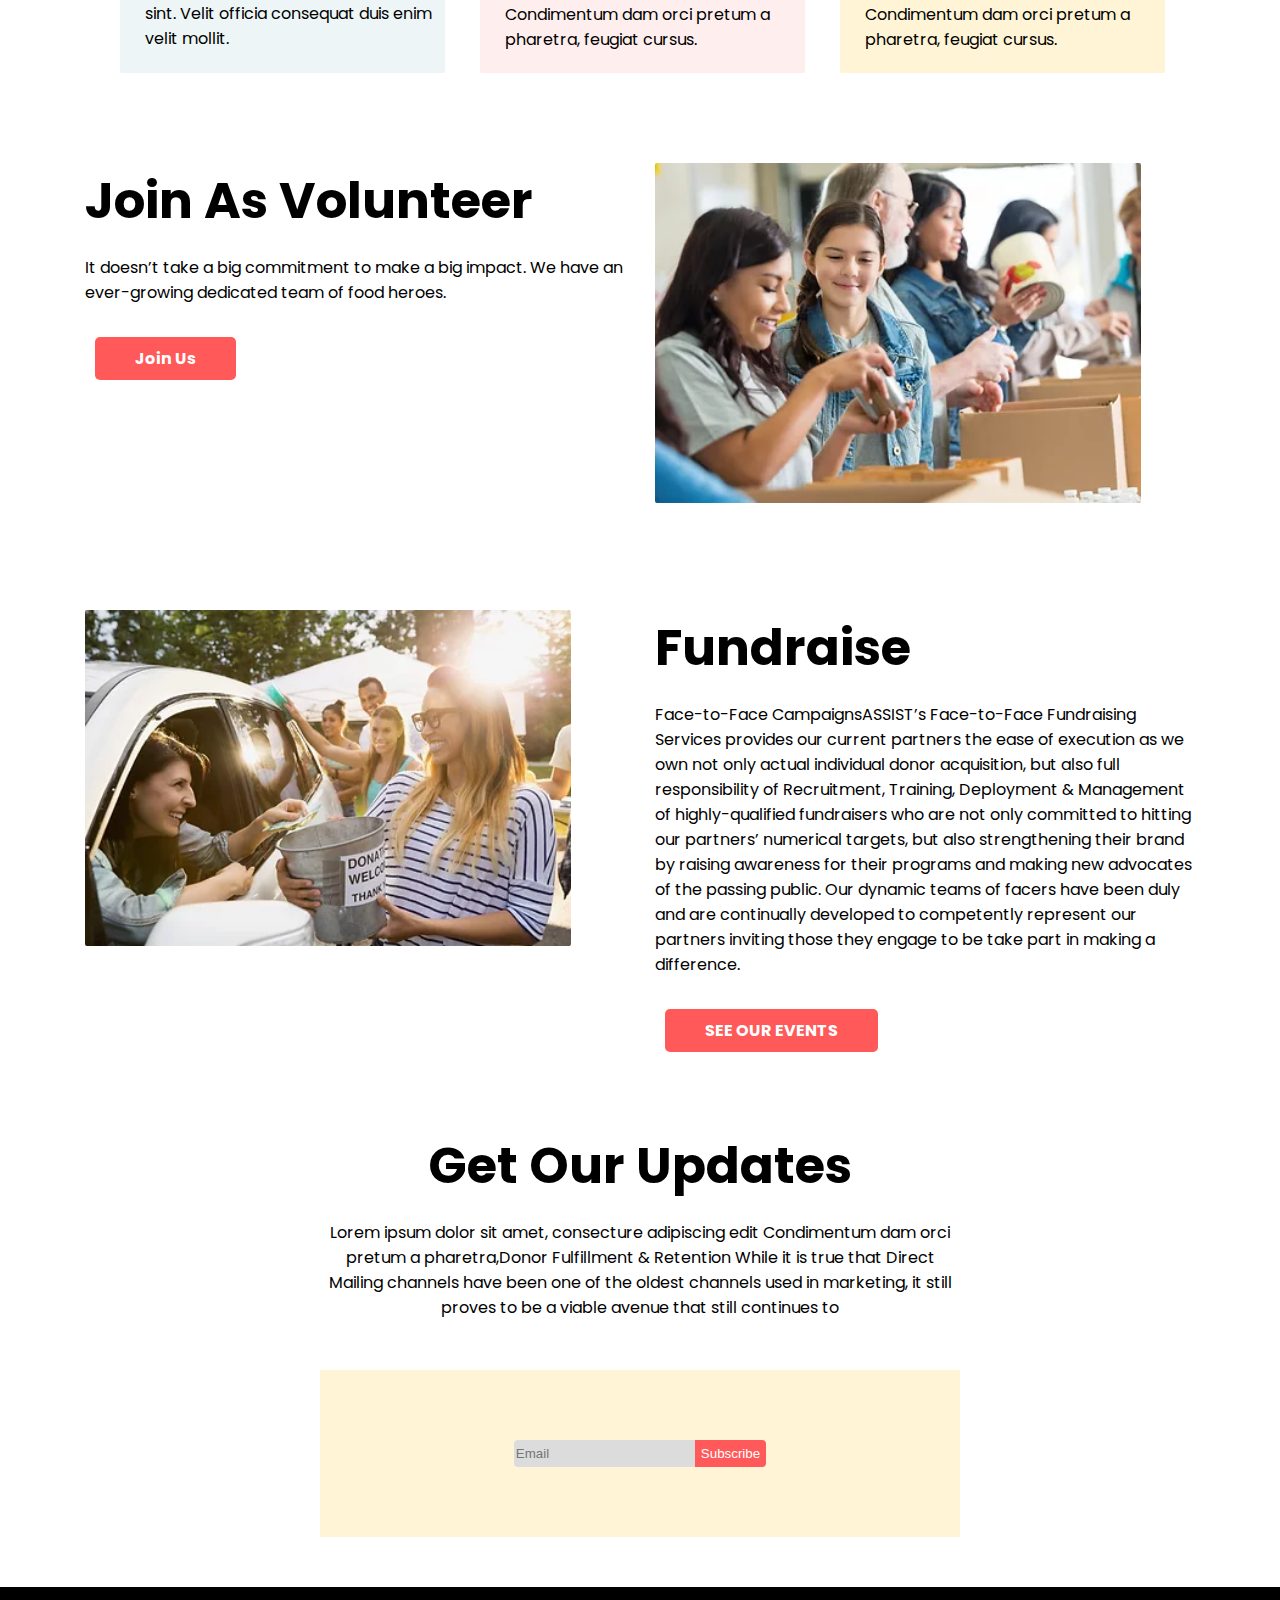
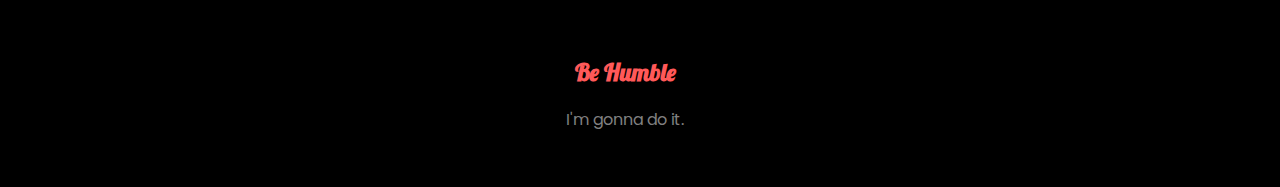
==== commit e701c0b4: "ad" ====
--- a/index.html
+++ b/index.html
@@ -52,9 +52,9 @@
                 still proves to be a viable avenue that still continues to
             </p>
         </div>
-        <div class="donate-plan">
+        <div class="donate-div">
             <div class="donate-plan-width donate-plan-width1">
-                <img class="donate-icon-image" src="icons/food.png" alt="">
+                <img src="icons/food.png" alt="">
                 <h3>Food for a family</h3>
                 <p>Amet minim mollit non deserunt
                     ullamco est sit aliqua dolor do amet
@@ -64,7 +64,7 @@
             </div>
 
             <div class="donate-plan-width donate-plan-width2">
-                <img class="donate-icon-image" src="icons/shelter.png">
+                <img src="icons/shelter.png">
                 <h3>Shelter for a family</h3>
                 <p>Lorem ipsum dolor sit amet, consecture adipiscing edit Condimentum dam orci pretum a pharetra,
                     feugiat
@@ -72,7 +72,7 @@
 
             </div>
             <div class="donate-plan-width donate-plan-width3">
-                <img class="donate-icon-image" src="icons/Frame-1.png" alt="">
+                <img src="icons/Frame-1.png" alt="">
                 <h3>Education for a child</h3>
                 <p>Lorem ipsum dolor sit amet, consecture adipiscing edit Condimentum dam orci pretum a pharetra,
                     feugiat
--- a/style.css
+++ b/style.css
@@ -92,32 +92,37 @@
 
 .donate-plan-width {
     width: 33%;
-    height: auto;
-    margin: 0px 10px;
-    margin: 0px 15px 5px 20px;
-    padding: 0px 10px 5px 25px;
-}
-
-/* .donate-plan-width h3 {
-    border-top: 20px;
-} */
+    margin: 10px 10px;
+
+}
+
+.donate-div {
+    display: flex;
+    margin: 10px 100px;
+
+}
 
 .donate-plan-width1 {
     background-color: #EDF5F6;
+    margin: 10px 15px 5px 20px;
+    padding: 55px 10px 5px 25px;
+    border-radius: 2px;
 }
 
 .donate-plan-width2 {
     background-color: #ffeeee;
+    margin: 10px 15px 5px 20px;
+    padding: 55px 10px 5px 25px;
+    border-radius: 2px;
 }
 
 .donate-plan-width3 {
     background-color: #FFF4D6;
-}
-
-.donate-icon-image {
-    height: 20px;
-    width: 5px;
-}
+    margin: 10px 15px 5px 20px;
+    padding: 55px 10px 5px 25px;
+    border-radius: 2px;
+}
+
 
 .volunter-join {
     width: 50%;
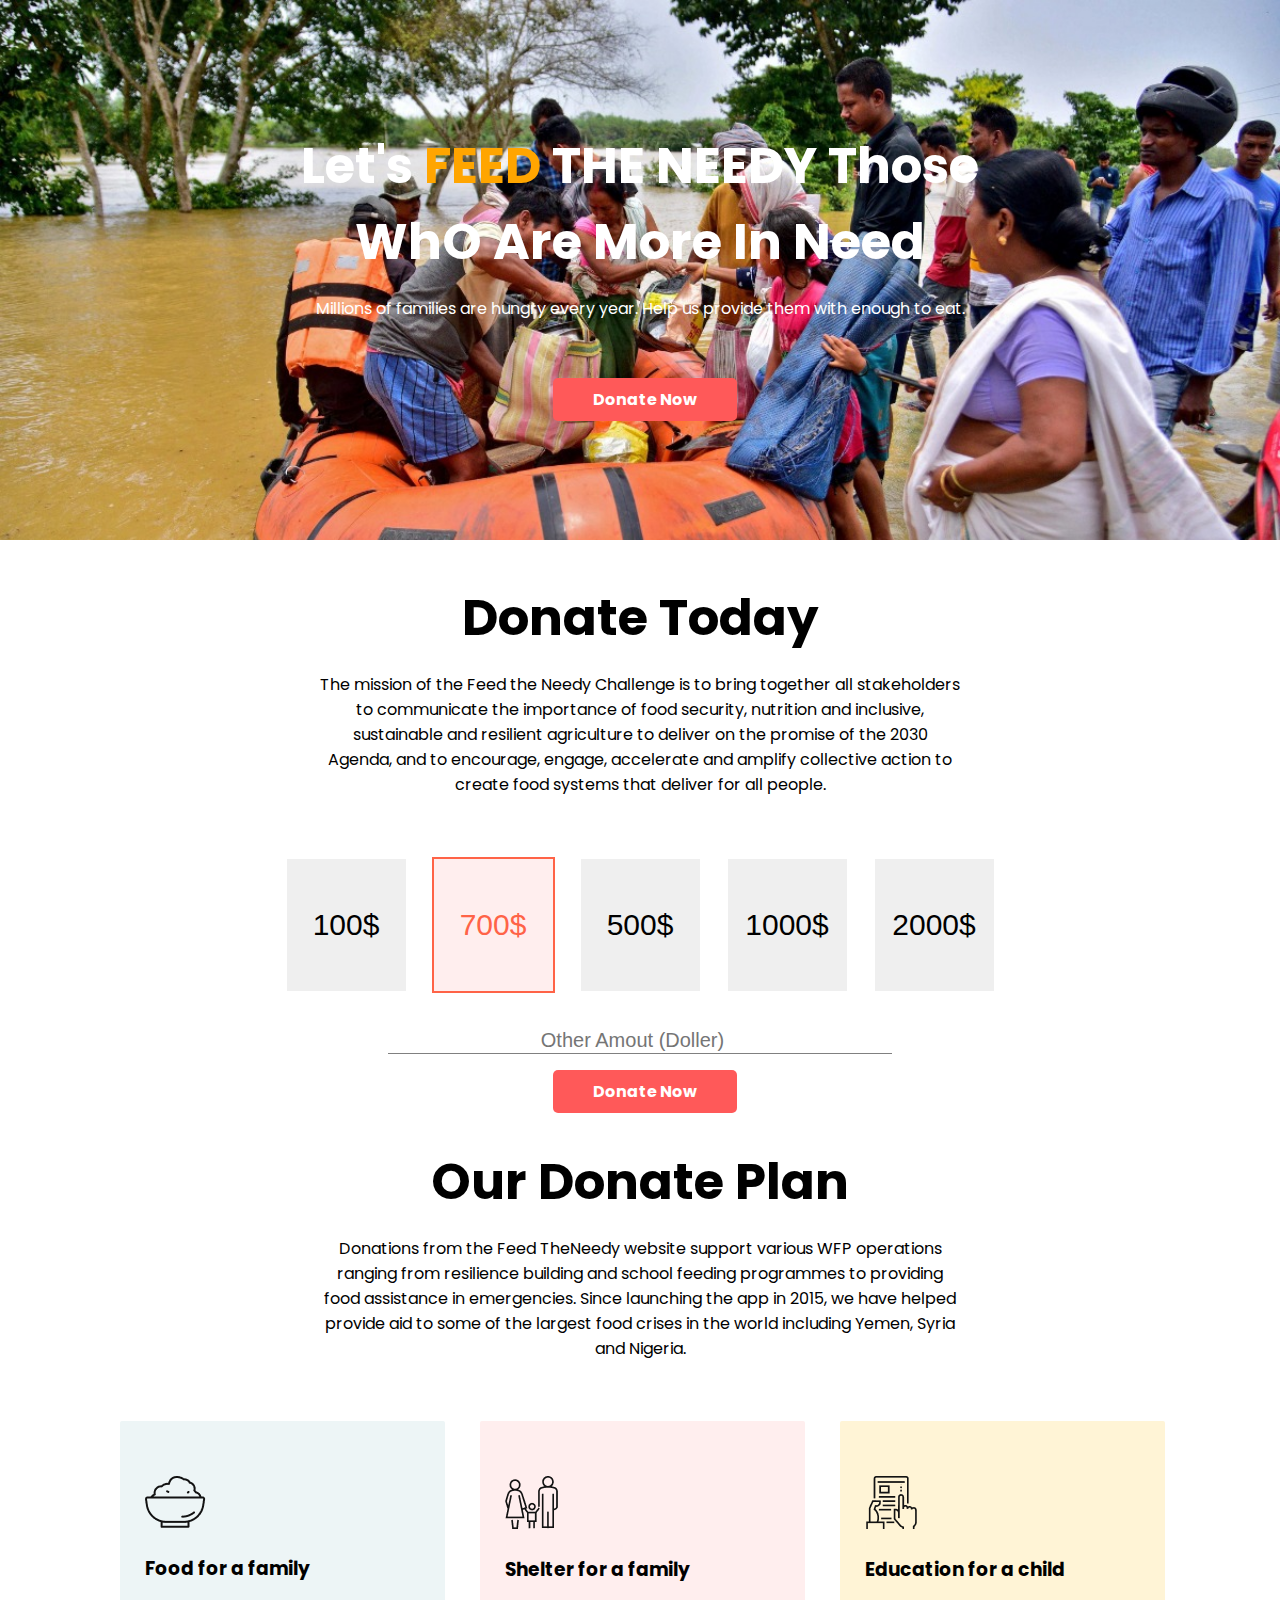
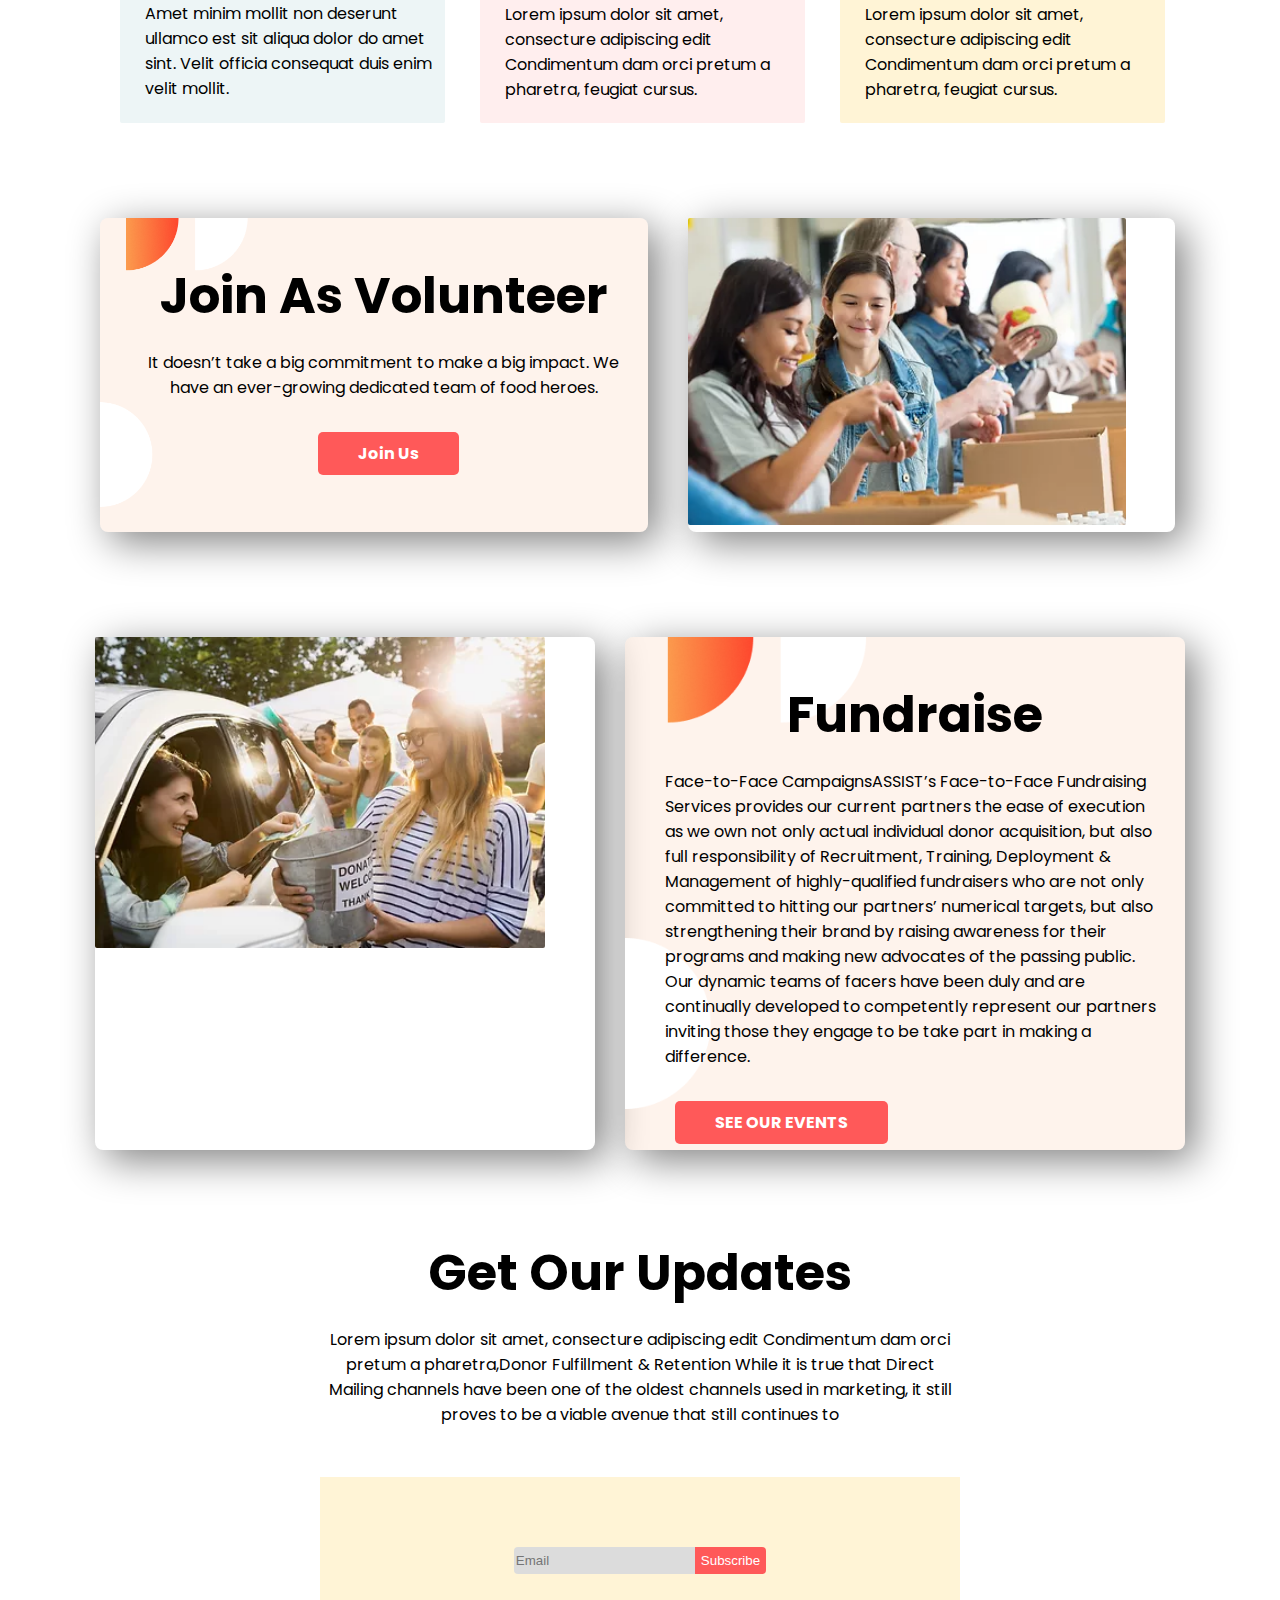
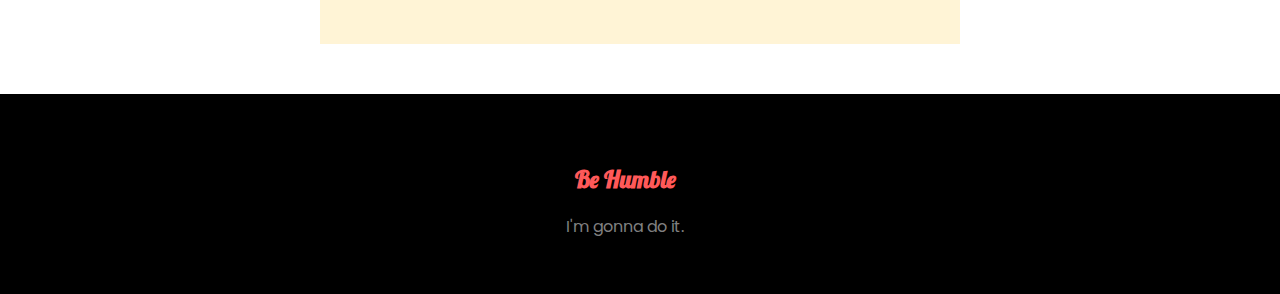
==== commit 7a7a2a07: "icon adding" ====
--- a/index.html
+++ b/index.html
@@ -5,7 +5,8 @@
     <meta charset="UTF-8">
     <meta http-equiv="X-UA-Compatible" content="IE=edge">
     <meta name="viewport" content="width=device-width, initial-scale=1.0">
-    <title>Document</title>
+    <title>FEED THE NEEDY</title>
+    <link rel="shortcut icon" href="icons/food.png" type="image/x-icon">
     <link rel="preconnect" href="https://fonts.googleapis.com">
     <link rel="preconnect" href="https://fonts.gstatic.com" crossorigin>
     <link href="https://fonts.googleapis.com/css2?family=Poppins&display=swap" rel="stylesheet">
@@ -17,18 +18,17 @@
     <section id="header">
         <div id="flexibale-continer-se">
             <h1>Let's <span class="orange-color">FEED</span> THE NEEDY Those <br> WhO Are More In Need</h1>
-            <p>Lorem ipsum dolor sit amet, consecture adipiscing edit Condimentum dam orci pretum a pharetra, feugiat
-                cursus. </p><br><br>
+            <p>Millions of families are hungry every year. Help us provide them with enough to eat. </p><br><br>
             <a class="link-button" target="_blank" href="">Donate Now</a>
         </div>
     </section>
     <section>
         <div class="Donate-t ">
             <h1>Donate Today</h1>
-            <p>Lorem ipsum dolor sit amet, consecture adipiscing edit Condimentum dam orci pretum a pharetra,Donor
-                Fulfillment & Retention
-                While it is true that Direct Mailing channels have been one of the oldest channels used in marketing, it
-                still proves to be a viable avenue that still continues to
+            <p>The mission of the Feed the Needy Challenge is to bring together all stakeholders to communicate the
+                importance of food security, nutrition and inclusive, sustainable and resilient agriculture to deliver
+                on the promise of the 2030 Agenda, and to encourage, engage, accelerate and amplify collective action to
+                create food systems that deliver for all people.
             </p>
         </div>
         <div class="donate-amount">
@@ -46,10 +46,10 @@
     <section>
         <div class="Donate-t ">
             <h1>Our Donate Plan</h1>
-            <p>Lorem ipsum dolor sit amet, consecture adipiscing edit Condimentum dam orci pretum a pharetra,Donor
-                Fulfillment & Retention
-                While it is true that Direct Mailing channels have been one of the oldest channels used in marketing, it
-                still proves to be a viable avenue that still continues to
+            <p>Donations from the Feed TheNeedy website support various WFP operations ranging from resilience building
+                and school feeding programmes to providing food assistance in emergencies. Since launching the app in
+                2015, we have helped provide aid to some of the largest food crises in the world including Yemen, Syria
+                and Nigeria.
             </p>
         </div>
         <div class="donate-div">
@@ -82,8 +82,8 @@
         </div>
     </section>
     <section>
-        <div class="donate-plan">
-            <div class="volunter-join">
+        <div class="donate-plan ">
+            <div class="volunter-join design-back">
                 <h1>Join As Volunteer</h1>
                 <p>It doesn’t take a big commitment to make a big impact. We have an ever-growing dedicated team of food
                     heroes.
@@ -97,11 +97,11 @@
         </div>
     </section>
     <section>
-        <div class="donate-plan">
+        <div class="donate-plan ">
             <div class="fundrise-img">
                 <img src="images/5ca8a97313144b66bd93da08b0f01151.webp" alt="">
             </div>
-            <div class="fundrise">
+            <div class="fundrise design-back">
                 <h1>Fundraise</h1>
                 <p>Face-to-Face CampaignsASSIST’s Face-to-Face Fundraising Services provides our current partners the
                     ease
--- a/style.css
+++ b/style.css
@@ -86,7 +86,7 @@
 
 .donate-plan {
     display: flex;
-    margin: 70px 70px;
+    margin: 70px 80px;
 
 }
 
@@ -126,14 +126,21 @@
 
 .volunter-join {
     width: 50%;
-    margin: 15px;
-    background-size: cover;
+    margin: 20px;
+    background-size: cover;
+    padding: 40px 20px 0px 40px;
+    text-align: center;
+    box-shadow: 10px 10px 40px gray;
+    border-radius: 8px;
 }
 
 .volunter-join-img {
     width: 50%;
-    margin: 15px;
-    background-size: cover;
+    margin: 20px 25px 20px 20px;
+    background-size: cover;
+    box-shadow: 10px 10px 40px gray;
+    border-radius: 8px;
+
 }
 
 .donate-plan img {
@@ -145,14 +152,22 @@
     width: 50%;
     margin: 15px;
     background-size: cover;
+    box-shadow: 10px 10px 40px gray;
+    border-radius: 8px;
 }
 
 .fundrise {
     width: 50%;
     margin: 15px;
     background-size: cover;
-}
-
+    padding: 40px 20px 15px 40px;
+    box-shadow: 10px 10px 40px gray;
+    border-radius: 8px;
+}
+
+.fundrise h1 {
+    text-align: center;
+}
 
 .email-send {
     text-align: center;
@@ -198,4 +213,16 @@
 footer h2 {
     color: #FF5959;
     font-family: lobster;
+}
+
+.design-back {
+    background-image: url(images/7.png);
+    background-repeat: no-repeat;
+    background-size: cover;
+}
+
+.design-back-fu {
+    background-image: url(images/Frame\ 58.jpg);
+    background-repeat: no-repeat;
+    background-size: cover;
 }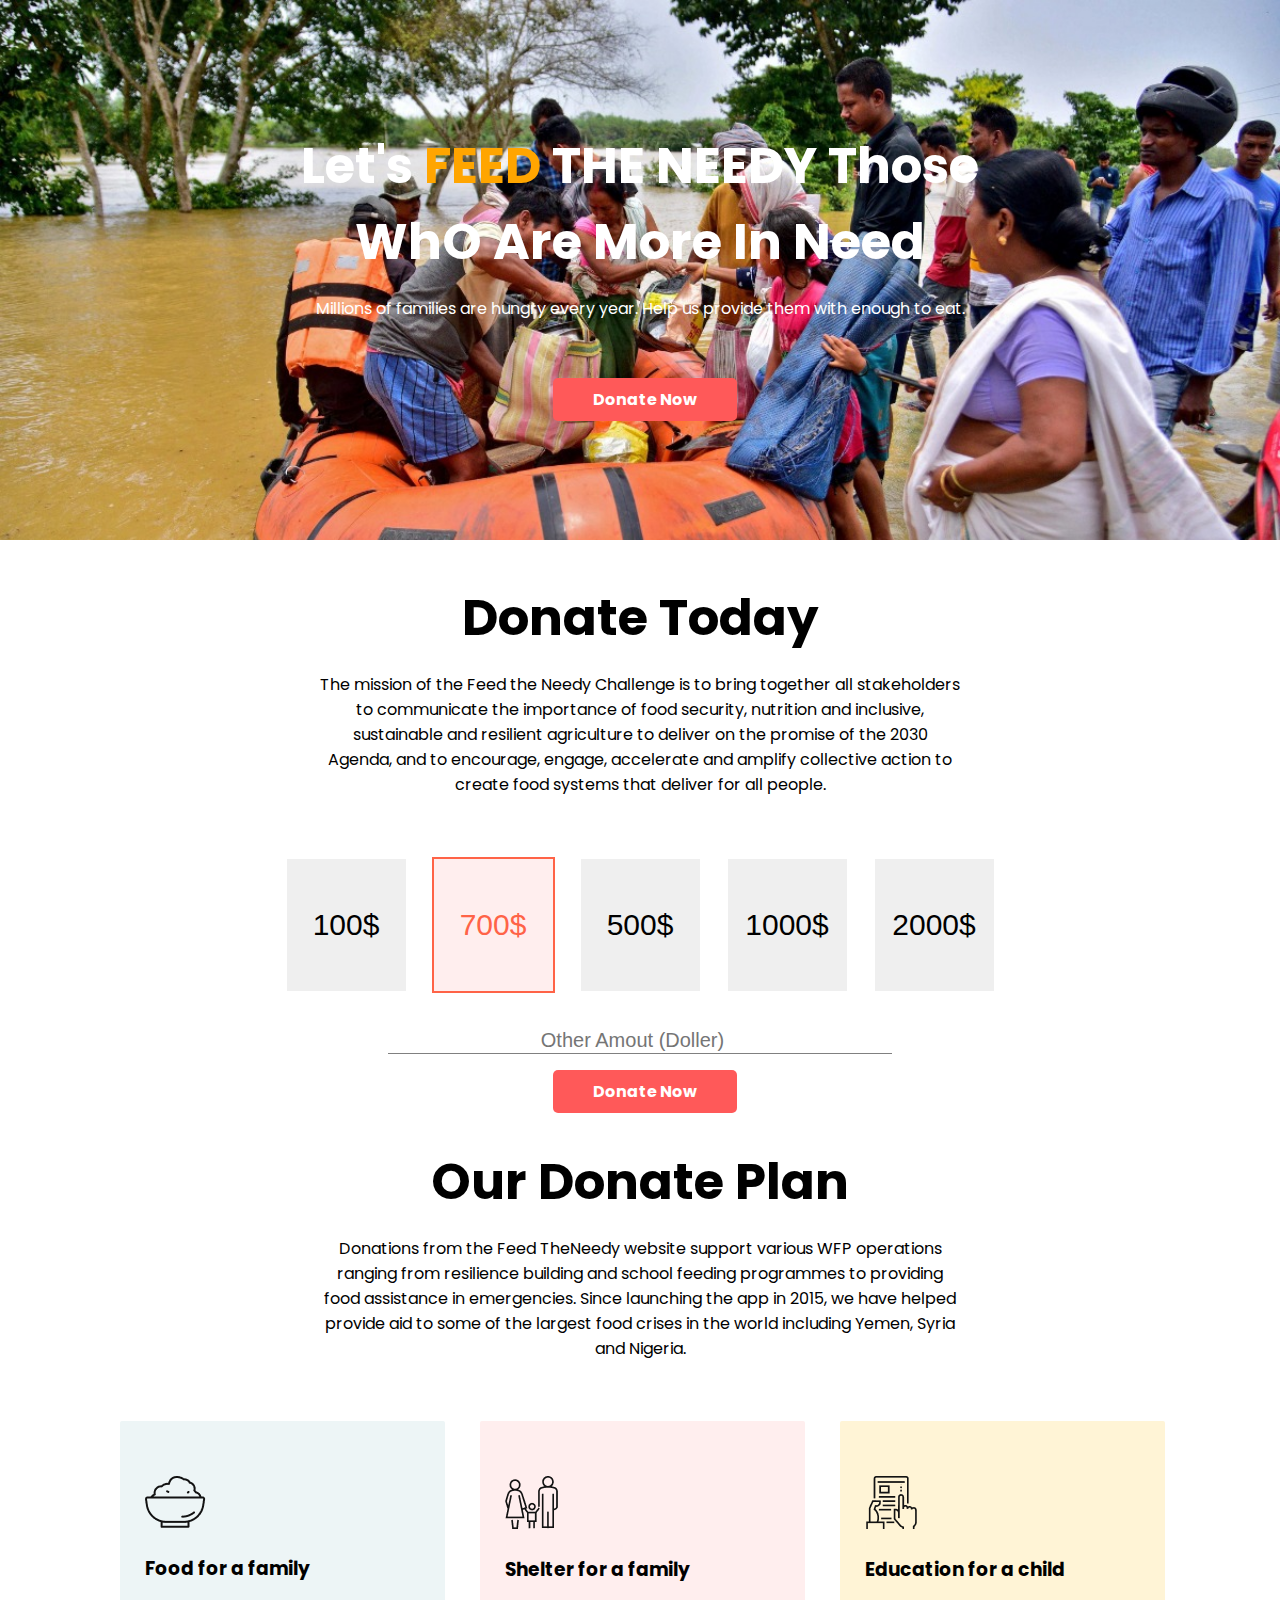
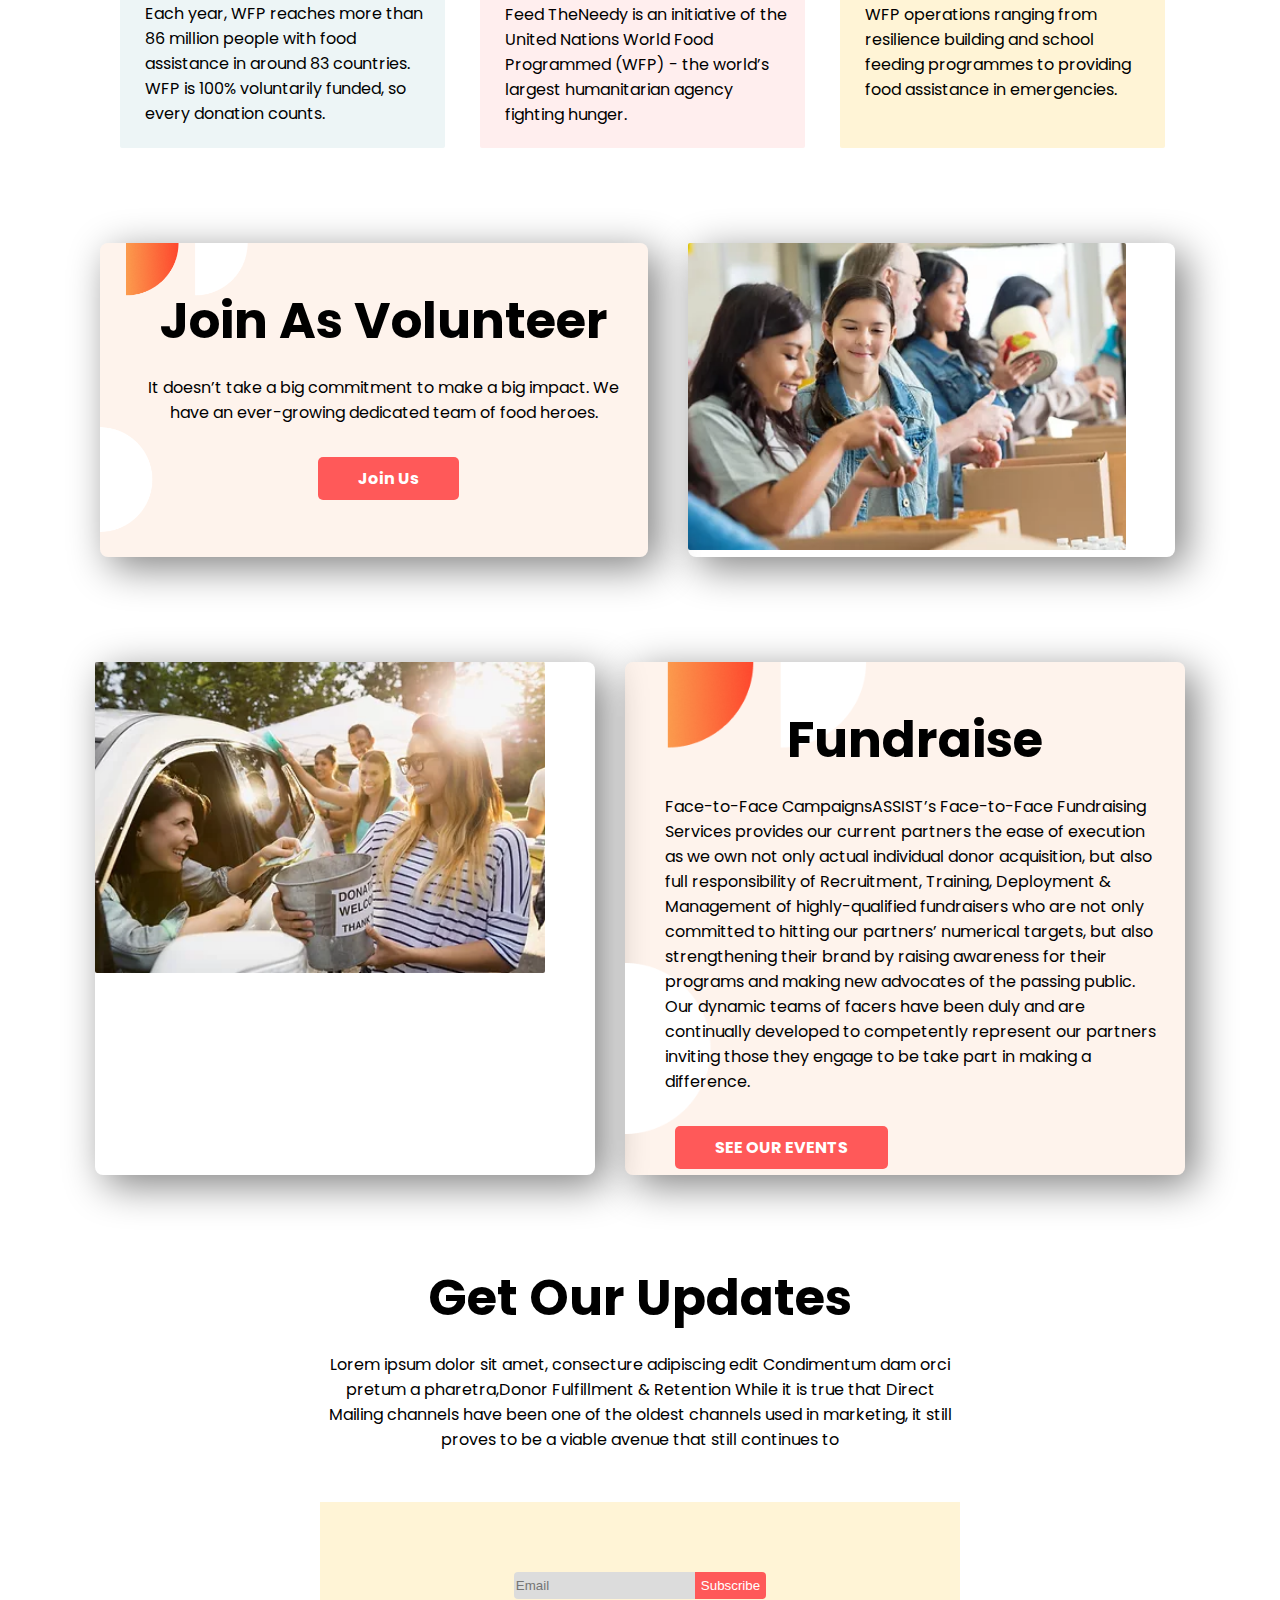
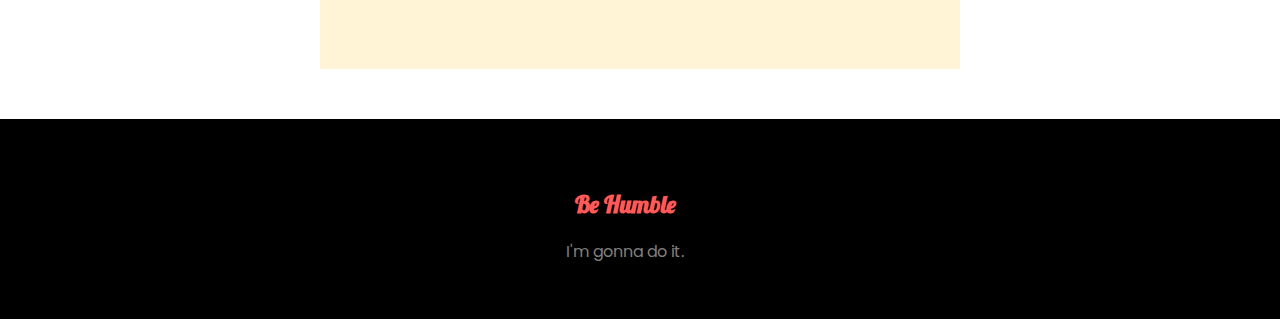
==== commit 069d5342: "aertical" ====
--- a/index.html
+++ b/index.html
@@ -56,27 +56,23 @@
             <div class="donate-plan-width donate-plan-width1">
                 <img src="icons/food.png" alt="">
                 <h3>Food for a family</h3>
-                <p>Amet minim mollit non deserunt
-                    ullamco est sit aliqua dolor do amet
-                    sint. Velit officia consequat duis enim
-                    velit mollit.</p>
+                <p>Each year, WFP reaches more than 86 million people with food assistance in around 83 countries. WFP
+                    is 100% voluntarily funded, so every donation counts.</p>
 
             </div>
 
             <div class="donate-plan-width donate-plan-width2">
                 <img src="icons/shelter.png">
                 <h3>Shelter for a family</h3>
-                <p>Lorem ipsum dolor sit amet, consecture adipiscing edit Condimentum dam orci pretum a pharetra,
-                    feugiat
-                    cursus.</p>
+                <p>Feed TheNeedy is an initiative of the United Nations World Food Programmed (WFP) - the world’s
+                    largest humanitarian agency fighting hunger.</p>
 
             </div>
             <div class="donate-plan-width donate-plan-width3">
                 <img src="icons/Frame-1.png" alt="">
                 <h3>Education for a child</h3>
-                <p>Lorem ipsum dolor sit amet, consecture adipiscing edit Condimentum dam orci pretum a pharetra,
-                    feugiat
-                    cursus.</p>
+                <p> WFP operations ranging from resilience building and school feeding programmes to providing food
+                    assistance in emergencies.</p>
 
             </div>
         </div>
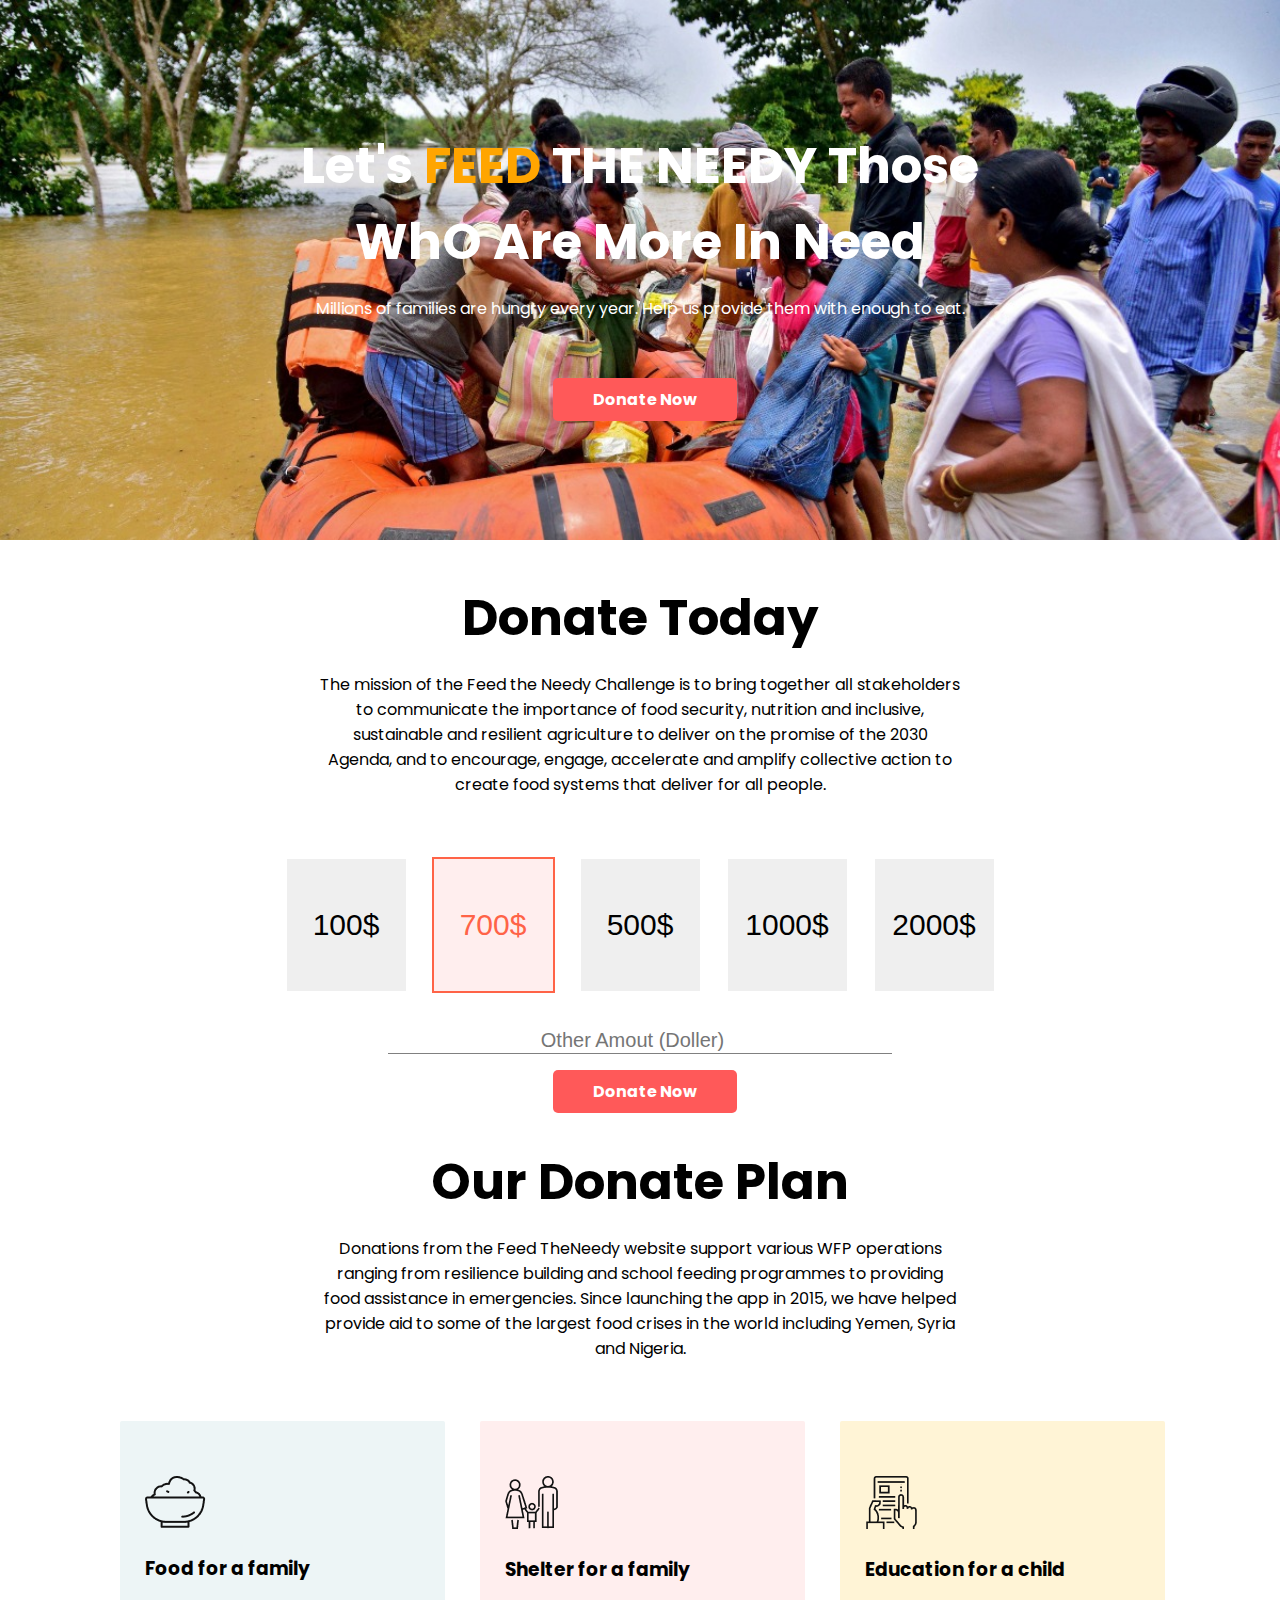
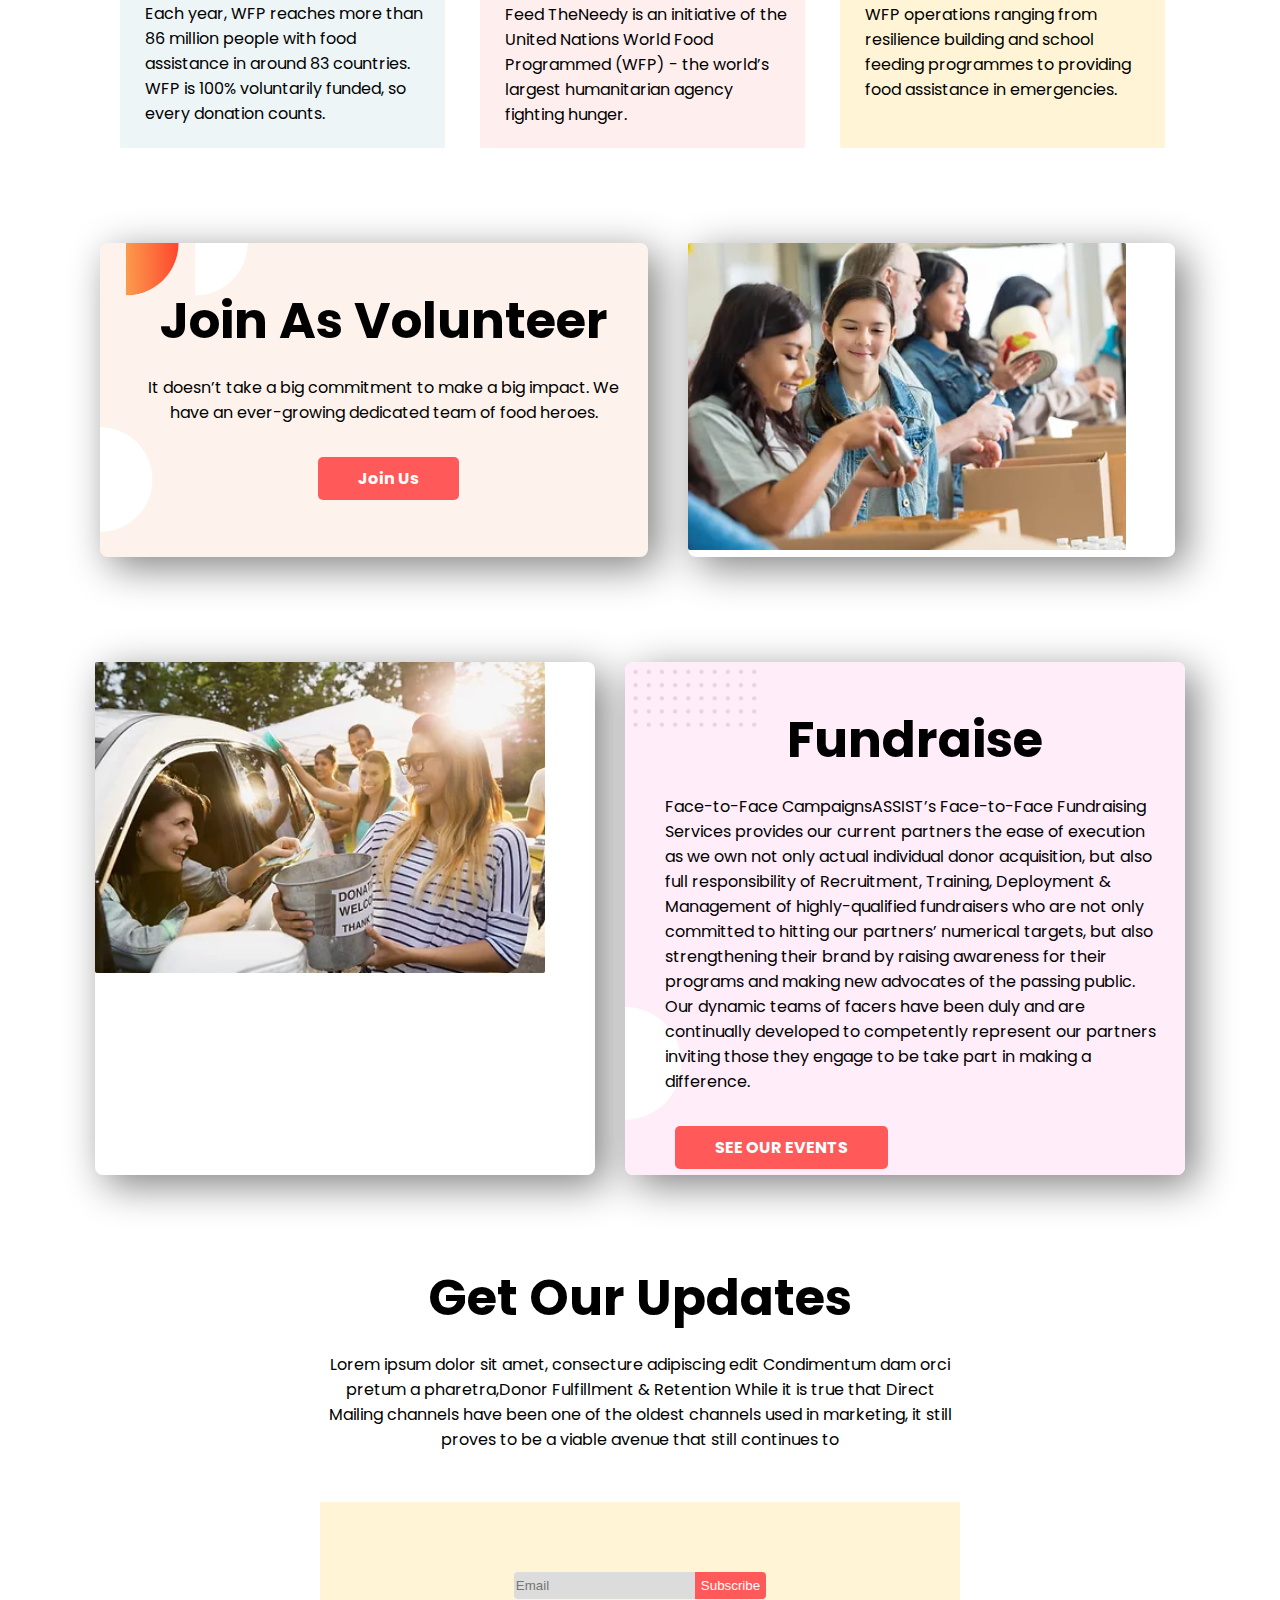
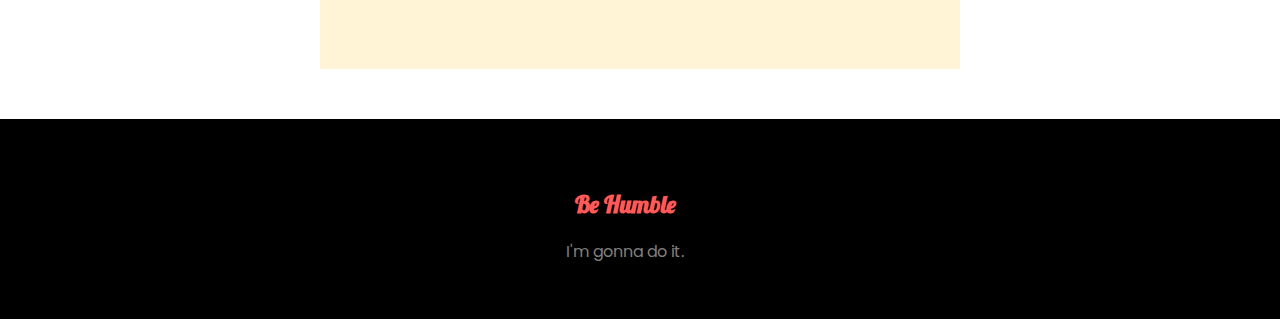
==== commit 3529351b: "aertical add" ====
--- a/index.html
+++ b/index.html
@@ -97,7 +97,7 @@
             <div class="fundrise-img">
                 <img src="images/5ca8a97313144b66bd93da08b0f01151.webp" alt="">
             </div>
-            <div class="fundrise design-back">
+            <div class="fundrise design-back-fu">
                 <h1>Fundraise</h1>
                 <p>Face-to-Face CampaignsASSIST’s Face-to-Face Fundraising Services provides our current partners the
                     ease
--- a/style.css
+++ b/style.css
@@ -222,7 +222,7 @@
 }
 
 .design-back-fu {
-    background-image: url(images/Frame\ 58.jpg);
+    background-image: url(images/Frame\ 59.jpg);
     background-repeat: no-repeat;
     background-size: cover;
 }